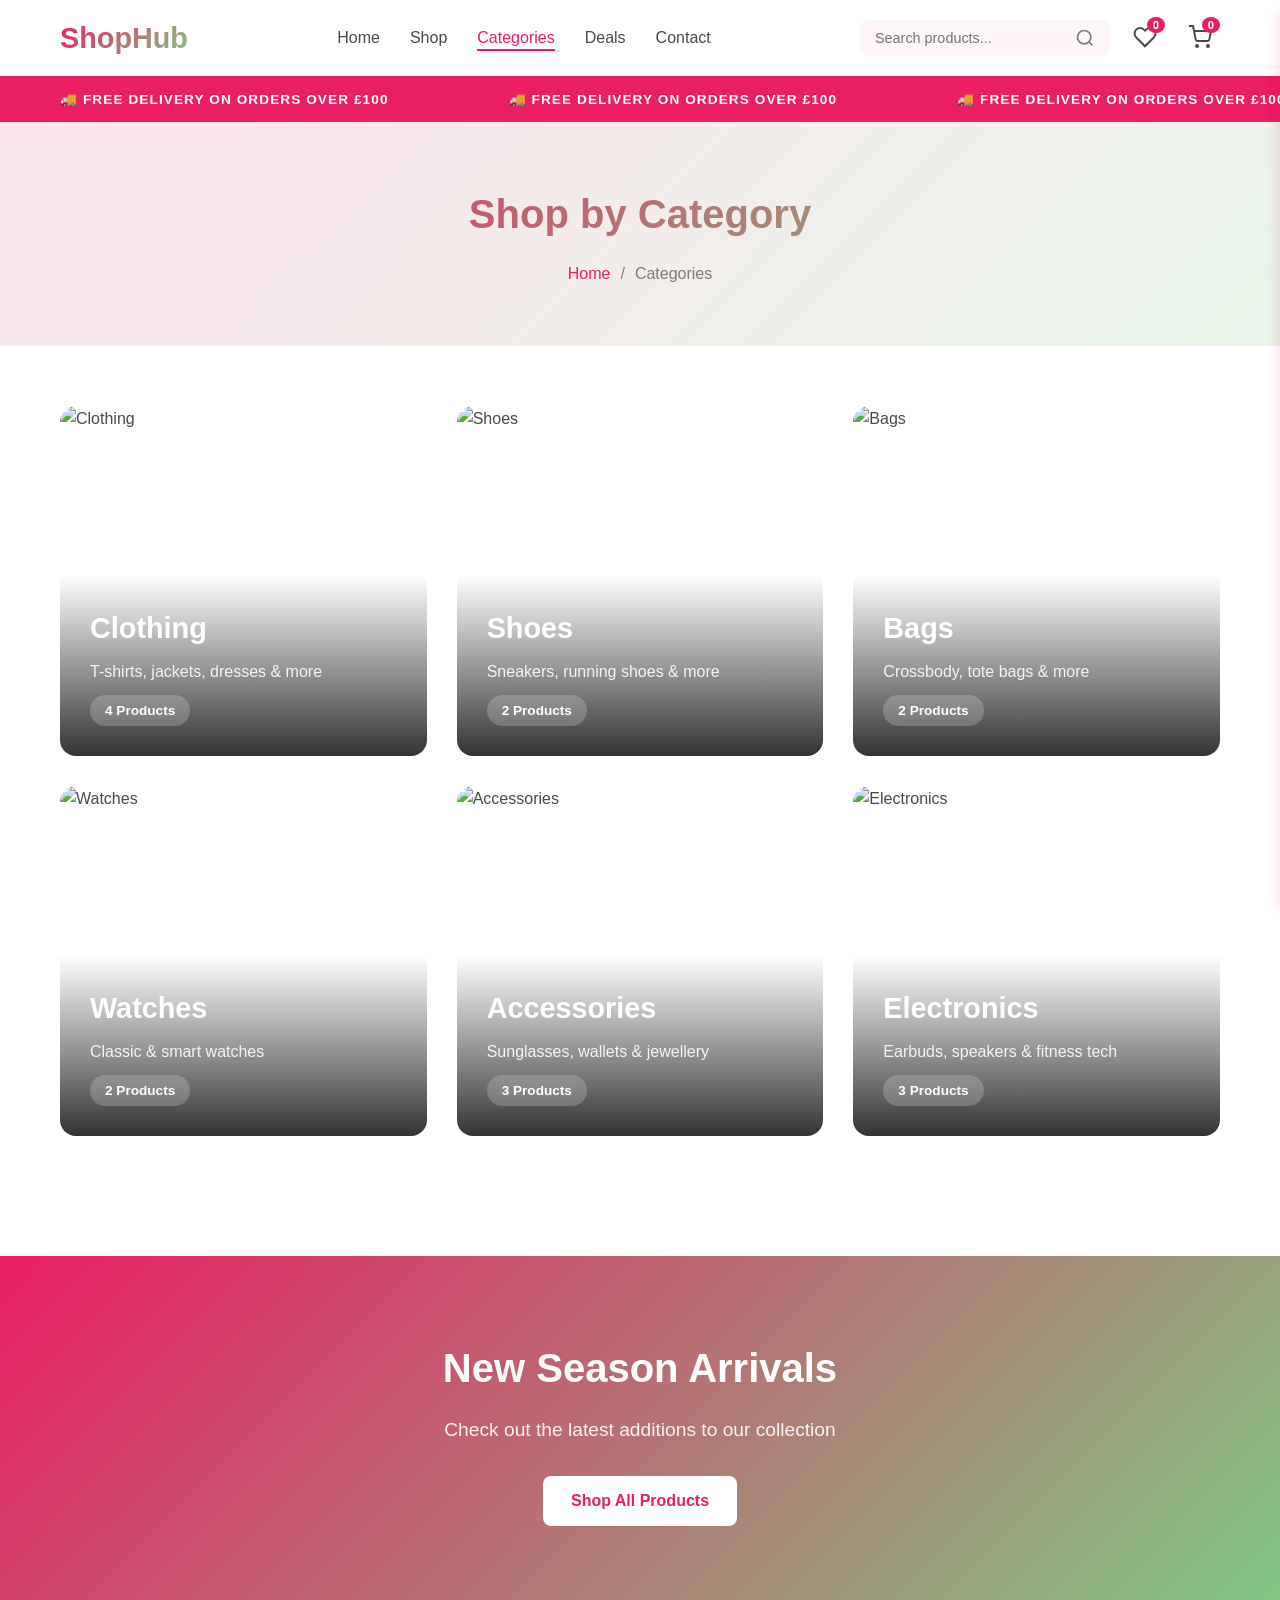
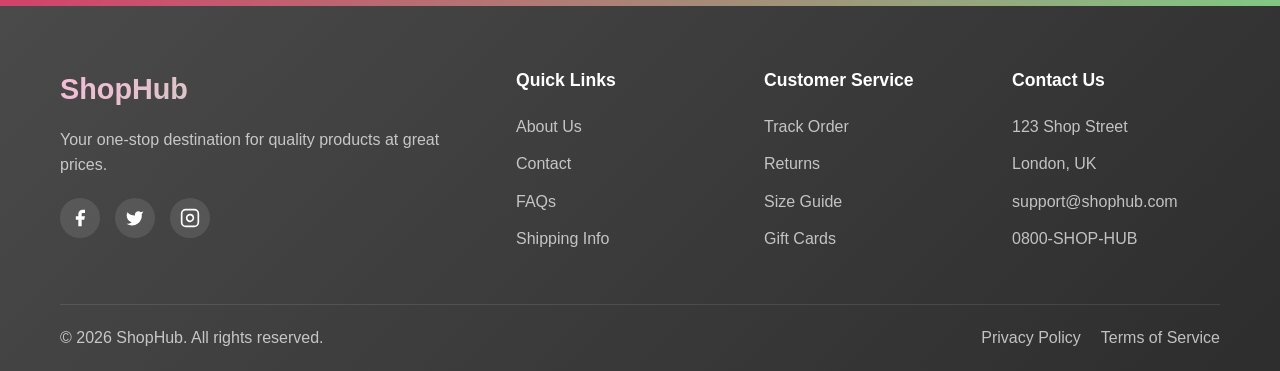
==== categories.html @ b86f062d "Initial commit — ShopHub e-commerce mockup" ====
<!DOCTYPE html>
<html lang="en">
<head>
    <meta charset="UTF-8">
    <meta name="viewport" content="width=device-width, initial-scale=1.0">
    <title>Categories - ShopHub</title>
    <link rel="icon" type="image/svg+xml" href="favicon.svg">
    <link rel="stylesheet" href="styles.css">
</head>
<body>
    <!-- Header -->
    <header class="header">
        <div class="container">
            <a href="index.html" class="logo">ShopHub</a>
            <nav class="nav">
                <ul class="nav-links">
                    <li><a href="index.html">Home</a></li>
                    <li><a href="shop.html">Shop</a></li>
                    <li><a href="categories.html" class="active">Categories</a></li>
                    <li><a href="deals.html">Deals</a></li>
                    <li><a href="contact.html">Contact</a></li>
                </ul>
            </nav>
            <div class="header-actions">
                <div class="search-bar">
                    <input type="text" placeholder="Search products..." id="searchInput">
                    <button class="search-btn">
                        <svg xmlns="http://www.w3.org/2000/svg" width="20" height="20" viewBox="0 0 24 24" fill="none" stroke="currentColor" stroke-width="2">
                            <circle cx="11" cy="11" r="8"></circle>
                            <path d="m21 21-4.35-4.35"></path>
                        </svg>
                    </button>
                </div>
                <button class="icon-btn" id="wishlistBtn">
                    <svg xmlns="http://www.w3.org/2000/svg" width="24" height="24" viewBox="0 0 24 24" fill="none" stroke="currentColor" stroke-width="2">
                        <path d="M20.84 4.61a5.5 5.5 0 0 0-7.78 0L12 5.67l-1.06-1.06a5.5 5.5 0 0 0-7.78 7.78l1.06 1.06L12 21.23l7.78-7.78 1.06-1.06a5.5 5.5 0 0 0 0-7.78z"></path>
                    </svg>
                    <span class="badge" id="wishlistCount">0</span>
                </button>
                <button class="icon-btn" id="cartBtn">
                    <svg xmlns="http://www.w3.org/2000/svg" width="24" height="24" viewBox="0 0 24 24" fill="none" stroke="currentColor" stroke-width="2">
                        <circle cx="9" cy="21" r="1"></circle>
                        <circle cx="20" cy="21" r="1"></circle>
                        <path d="M1 1h4l2.68 13.39a2 2 0 0 0 2 1.61h9.72a2 2 0 0 0 2-1.61L23 6H6"></path>
                    </svg>
                    <span class="badge" id="cartCount">0</span>
                </button>
                <button class="icon-btn mobile-menu-btn" id="mobileMenuBtn">
                    <svg xmlns="http://www.w3.org/2000/svg" width="24" height="24" viewBox="0 0 24 24" fill="none" stroke="currentColor" stroke-width="2">
                        <line x1="3" y1="12" x2="21" y2="12"></line>
                        <line x1="3" y1="6" x2="21" y2="6"></line>
                        <line x1="3" y1="18" x2="21" y2="18"></line>
                    </svg>
                </button>
            </div>
        </div>
    </header>

    <!-- Delivery Banner -->
    <div class="delivery-banner">
        <div class="delivery-banner-track">
            <span>Free Delivery on Orders Over £100</span>
            <span>Free Delivery on Orders Over £100</span>
            <span>Free Delivery on Orders Over £100</span>
            <span>Free Delivery on Orders Over £100</span>
            <span>Free Delivery on Orders Over £100</span>
            <span>Free Delivery on Orders Over £100</span>
        </div>
    </div>

    <!-- Page Header -->
    <section class="page-header">
        <div class="container">
            <h1>Shop by Category</h1>
            <div class="breadcrumb">
                <a href="index.html">Home</a>
                <span>/</span>
                <span>Categories</span>
            </div>
        </div>
    </section>

    <!-- Categories Grid -->
    <section class="categories-page">
        <div class="container">
            <div class="categories-grid-large">
                <!-- Clothing -->
                <a href="category.html?cat=Clothing" class="category-card-large">
                    <div class="category-image">
                        <img src="https://images.unsplash.com/photo-1489987707025-afc232f7ea0f?w=600&q=80" alt="Clothing">
                    </div>
                    <div class="category-overlay">
                        <h2>Clothing</h2>
                        <p>T-shirts, jackets, dresses & more</p>
                        <span class="category-count" id="countClothing">0 Products</span>
                    </div>
                </a>

                <!-- Shoes -->
                <a href="category.html?cat=Shoes" class="category-card-large">
                    <div class="category-image">
                        <img src="https://images.unsplash.com/photo-1542291026-7eec264c27ff?w=600&q=80" alt="Shoes">
                    </div>
                    <div class="category-overlay">
                        <h2>Shoes</h2>
                        <p>Sneakers, running shoes & more</p>
                        <span class="category-count" id="countShoes">0 Products</span>
                    </div>
                </a>

                <!-- Bags -->
                <a href="category.html?cat=Bags" class="category-card-large">
                    <div class="category-image">
                        <img src="https://images.unsplash.com/photo-1548036328-c9fa89d128fa?w=600&q=80" alt="Bags">
                    </div>
                    <div class="category-overlay">
                        <h2>Bags</h2>
                        <p>Crossbody, tote bags & more</p>
                        <span class="category-count" id="countBags">0 Products</span>
                    </div>
                </a>

                <!-- Watches -->
                <a href="category.html?cat=Watches" class="category-card-large">
                    <div class="category-image">
                        <img src="https://images.unsplash.com/photo-1524592094714-0f0654e20314?w=600&q=80" alt="Watches">
                    </div>
                    <div class="category-overlay">
                        <h2>Watches</h2>
                        <p>Classic & smart watches</p>
                        <span class="category-count" id="countWatches">0 Products</span>
                    </div>
                </a>

                <!-- Accessories -->
                <a href="category.html?cat=Accessories" class="category-card-large">
                    <div class="category-image">
                        <img src="https://images.unsplash.com/photo-1572635196237-14b3f281503f?w=600&q=80" alt="Accessories">
                    </div>
                    <div class="category-overlay">
                        <h2>Accessories</h2>
                        <p>Sunglasses, wallets & jewellery</p>
                        <span class="category-count" id="countAccessories">0 Products</span>
                    </div>
                </a>

                <!-- Electronics -->
                <a href="category.html?cat=Electronics" class="category-card-large">
                    <div class="category-image">
                        <img src="https://images.unsplash.com/photo-1590658268037-6bf12165a8df?w=600&q=80" alt="Electronics">
                    </div>
                    <div class="category-overlay">
                        <h2>Electronics</h2>
                        <p>Earbuds, speakers & fitness tech</p>
                        <span class="category-count" id="countElectronics">0 Products</span>
                    </div>
                </a>
            </div>
        </div>
    </section>

    <!-- Featured Categories Banner -->
    <section class="category-banner">
        <div class="container">
            <div class="banner-content">
                <h2>New Season Arrivals</h2>
                <p>Check out the latest additions to our collection</p>
                <a href="shop.html" class="btn btn-primary">Shop All Products</a>
            </div>
        </div>
    </section>

    <!-- Footer -->
    <footer class="footer">
        <div class="container">
            <div class="footer-grid">
                <div class="footer-section">
                    <h3 class="logo">ShopHub</h3>
                    <p>Your one-stop destination for quality products at great prices.</p>
                    <div class="social-links">
                        <a href="#" aria-label="Facebook">
                            <svg xmlns="http://www.w3.org/2000/svg" width="20" height="20" viewBox="0 0 24 24" fill="currentColor">
                                <path d="M18 2h-3a5 5 0 0 0-5 5v3H7v4h3v8h4v-8h3l1-4h-4V7a1 1 0 0 1 1-1h3z"></path>
                            </svg>
                        </a>
                        <a href="#" aria-label="Twitter">
                            <svg xmlns="http://www.w3.org/2000/svg" width="20" height="20" viewBox="0 0 24 24" fill="currentColor">
                                <path d="M22 4s-.7 2.1-2 3.4c1.6 10-9.4 17.3-18 11.6 2.2.1 4.4-.6 6-2C3 15.5.5 9.6 3 5c2.2 2.6 5.6 4.1 9 4-.9-4.2 4-6.6 7-3.8 1.1 0 3-1.2 3-1.2z"></path>
                            </svg>
                        </a>
                        <a href="#" aria-label="Instagram">
                            <svg xmlns="http://www.w3.org/2000/svg" width="20" height="20" viewBox="0 0 24 24" fill="none" stroke="currentColor" stroke-width="2">
                                <rect x="2" y="2" width="20" height="20" rx="5" ry="5"></rect>
                                <path d="M16 11.37A4 4 0 1 1 12.63 8 4 4 0 0 1 16 11.37z"></path>
                                <line x1="17.5" y1="6.5" x2="17.51" y2="6.5"></line>
                            </svg>
                        </a>
                    </div>
                </div>
                <div class="footer-section">
                    <h4>Quick Links</h4>
                    <ul>
                        <li><a href="#">About Us</a></li>
                        <li><a href="#">Contact</a></li>
                        <li><a href="#">FAQs</a></li>
                        <li><a href="#">Shipping Info</a></li>
                    </ul>
                </div>
                <div class="footer-section">
                    <h4>Customer Service</h4>
                    <ul>
                        <li><a href="#">Track Order</a></li>
                        <li><a href="#">Returns</a></li>
                        <li><a href="#">Size Guide</a></li>
                        <li><a href="#">Gift Cards</a></li>
                    </ul>
                </div>
                <div class="footer-section">
                    <h4>Contact Us</h4>
                    <ul class="contact-info">
                        <li>123 Shop Street</li>
                        <li>London, UK</li>
                        <li>support@shophub.com</li>
                        <li>0800-SHOP-HUB</li>
                    </ul>
                </div>
            </div>
            <div class="footer-bottom">
                <p>&copy; 2026 ShopHub. All rights reserved.</p>
                <div class="footer-links">
                    <a href="#">Privacy Policy</a>
                    <a href="#">Terms of Service</a>
                </div>
            </div>
        </div>
    </footer>

    <!-- Cart Sidebar -->
    <div class="cart-sidebar" id="cartSidebar">
        <div class="cart-header">
            <h3>Your Cart</h3>
            <button class="close-btn" id="closeCart">&times;</button>
        </div>
        <div class="cart-items" id="cartItems">
            <p class="empty-cart">Your cart is empty</p>
        </div>
        <div class="cart-footer">
            <div class="cart-total">
                <span>Total:</span>
                <span id="cartTotal">£0.00</span>
            </div>
            <a href="checkout.html" class="btn btn-primary btn-full">Checkout</a>
        </div>
    </div>

    <!-- Favourites Sidebar -->
    <div class="favourites-sidebar" id="favouritesSidebar">
        <div class="favourites-header">
            <h3>Your Favourites</h3>
            <button class="close-btn" id="closeFavourites">&times;</button>
        </div>
        <div class="favourites-items" id="favouritesItems">
            <p class="empty-favourites">Your favourites list is empty</p>
        </div>
        <div class="favourites-footer">
            <button class="btn btn-primary btn-full" id="addAllToCartBtn">Add All to Cart</button>
        </div>
    </div>

    <div class="overlay" id="overlay"></div>

    <script src="main.js"></script>
    <script src="js/animations.js"></script>
    <script>
        // Update category counts
        document.addEventListener('DOMContentLoaded', async () => {
            try {
                const response = await fetch('data/products.json');
                const data = await response.json();
                const products = data.products;

                const categories = ['Clothing', 'Shoes', 'Bags', 'Watches', 'Accessories', 'Electronics'];

                categories.forEach(cat => {
                    const count = products.filter(p => p.category === cat).length;
                    const countEl = document.getElementById('count' + cat);
                    if (countEl) {
                        countEl.textContent = count + (count === 1 ? ' Product' : ' Products');
                    }
                });
            } catch (error) {
                console.error('Error loading product counts:', error);
            }
        });
    </script>
</body>
</html>
---- styles.css ----
/* Reset and Base Styles */
* {
    margin: 0;
    padding: 0;
    box-sizing: border-box;
}

:root {
    --primary-color: #e91e63;
    --primary-hover: #c2185b;
    --secondary-color: #81c784;
    --accent-color: #f8bbd9;
    --text-dark: #4a4a4a;
    --text-light: #7d7d7d;
    --bg-light: #fef5f8;
    --bg-white: #ffffff;
    --border-color: #f8bbd9;
    --success-color: #81c784;
    --error-color: #f48fb1;
    --pink-light: #fce4ec;
    --pink-medium: #f8bbd9;
    --pink-dark: #e91e63;
    --green-light: #e8f5e9;
    --green-medium: #a5d6a7;
    --green-dark: #81c784;
    --shadow-sm: 0 1px 2px rgba(233, 30, 99, 0.08);
    --shadow-md: 0 4px 6px -1px rgba(233, 30, 99, 0.1);
    --shadow-lg: 0 10px 15px -3px rgba(233, 30, 99, 0.15);
    --transition: all 0.3s ease;
}

body {
    font-family: 'Segoe UI', Tahoma, Geneva, Verdana, sans-serif;
    line-height: 1.6;
    color: var(--text-dark);
    background-color: var(--bg-white);
}

a {
    text-decoration: none;
    color: inherit;
}

ul {
    list-style: none;
}

img {
    max-width: 100%;
    height: auto;
}

.container {
    max-width: 1200px;
    margin: 0 auto;
    padding: 0 20px;
}

/* Buttons */
.btn {
    display: inline-block;
    padding: 12px 28px;
    border-radius: 8px;
    font-weight: 600;
    font-size: 1rem;
    cursor: pointer;
    transition: var(--transition);
    border: none;
    text-align: center;
}

.btn-primary {
    background-color: var(--primary-color);
    color: white;
}

.btn-primary:hover {
    background-color: var(--primary-hover);
    transform: translateY(-2px);
}

.btn-secondary {
    background-color: transparent;
    color: var(--text-dark);
    border: 2px solid var(--text-dark);
}

.btn-secondary:hover {
    background-color: var(--text-dark);
    color: white;
}

.btn-full {
    width: 100%;
}

/* Delivery Banner */
.delivery-banner {
    background-color: var(--primary-color);
    color: #ffffff;
    padding: 10px 0;
    overflow: hidden;
    white-space: nowrap;
}

.delivery-banner-track {
    display: inline-flex;
    animation: delivery-scroll 20s linear infinite;
}

.delivery-banner-track span {
    display: inline-block;
    padding: 0 60px;
    font-size: 0.85rem;
    font-weight: 600;
    letter-spacing: 0.08em;
    text-transform: uppercase;
}

.delivery-banner-track span::before {
    content: "🚚  ";
}

@keyframes delivery-scroll {
    0%   { transform: translateX(0); }
    100% { transform: translateX(-50%); }
}

/* Header */
.header {
    background-color: var(--bg-white);
    box-shadow: var(--shadow-sm);
    position: sticky;
    top: 0;
    z-index: 100;
}

.header .container {
    display: flex;
    align-items: center;
    justify-content: space-between;
    padding: 15px 20px;
}

.logo {
    font-size: 1.8rem;
    font-weight: 700;
    background: linear-gradient(135deg, var(--pink-dark) 0%, var(--green-dark) 100%);
    -webkit-background-clip: text;
    -webkit-text-fill-color: transparent;
    background-clip: text;
}

.nav-links {
    display: flex;
    gap: 30px;
}

.nav-links a {
    font-weight: 500;
    color: var(--text-dark);
    transition: var(--transition);
    position: relative;
}

.nav-links a:hover,
.nav-links a.active {
    color: var(--primary-color);
}

.nav-links a.active::after {
    content: '';
    position: absolute;
    bottom: -5px;
    left: 0;
    width: 100%;
    height: 2px;
    background-color: var(--primary-color);
}

.header-actions {
    display: flex;
    align-items: center;
    gap: 15px;
}

.search-bar {
    display: flex;
    align-items: center;
    background-color: var(--bg-light);
    border-radius: 8px;
    padding: 8px 15px;
    position: relative;
}

/* Search dropdown */
.search-dropdown {
    display: none;
    position: absolute;
    top: calc(100% + 8px);
    left: 0;
    right: 0;
    background: var(--bg-white);
    border-radius: 12px;
    box-shadow: var(--shadow-lg);
    overflow: hidden;
    z-index: 999;
    border: 1px solid var(--border-color);
}
.search-dropdown.open { display: block; }

.search-result-item {
    display: flex;
    align-items: center;
    gap: 12px;
    padding: 10px 14px;
    text-decoration: none;
    color: var(--text-dark);
    transition: background 0.15s;
}
.search-result-item:hover { background: var(--bg-light); }
.search-result-item img {
    width: 44px;
    height: 44px;
    object-fit: cover;
    border-radius: 8px;
    flex-shrink: 0;
}
.result-text {
    display: flex;
    flex-direction: column;
    flex: 1;
    min-width: 0;
}
.result-name {
    font-size: 0.875rem;
    font-weight: 600;
    white-space: nowrap;
    overflow: hidden;
    text-overflow: ellipsis;
}
.result-cat {
    font-size: 0.75rem;
    color: var(--text-light);
}
.result-price {
    font-size: 0.875rem;
    font-weight: 700;
    color: var(--primary-color);
    flex-shrink: 0;
}

.search-bar input {
    border: none;
    background: transparent;
    outline: none;
    width: 200px;
    font-size: 0.9rem;
}

.search-btn {
    background: transparent;
    border: none;
    cursor: pointer;
    color: var(--text-light);
    display: flex;
    align-items: center;
}

.icon-btn {
    background: transparent;
    border: none;
    cursor: pointer;
    position: relative;
    color: var(--text-dark);
    padding: 8px;
    border-radius: 50%;
    transition: var(--transition);
}

.icon-btn:hover {
    background-color: var(--bg-light);
}

.icon-btn.active {
    color: var(--pink-dark);
}

.badge {
    position: absolute;
    top: 0;
    right: 0;
    background-color: var(--primary-color);
    color: white;
    font-size: 0.7rem;
    padding: 2px 6px;
    border-radius: 50%;
    font-weight: 600;
}

.mobile-menu-btn {
    display: none;
}

/* Mobile Menu */
.mobile-menu {
    position: fixed;
    top: 0;
    left: -100%;
    width: 280px;
    height: 100vh;
    background-color: var(--bg-white);
    z-index: 200;
    transition: left 0.3s ease;
    box-shadow: var(--shadow-lg);
    display: flex;
    flex-direction: column;
}

.mobile-menu.open {
    left: 0;
}

.mobile-menu-header {
    display: flex;
    justify-content: space-between;
    align-items: center;
    padding: 20px;
    border-bottom: 2px solid var(--pink-light);
}

.mobile-menu-header .logo {
    font-size: 1.5rem;
}

.mobile-menu-close {
    width: 40px;
    height: 40px;
    border: none;
    background-color: var(--bg-light);
    border-radius: 50%;
    font-size: 1.5rem;
    cursor: pointer;
    color: var(--text-dark);
    display: flex;
    align-items: center;
    justify-content: center;
    transition: var(--transition);
}

.mobile-menu-close:hover {
    background-color: var(--pink-light);
    color: var(--pink-dark);
}

.mobile-menu-nav {
    flex: 1;
    padding: 20px;
    overflow-y: auto;
}

.mobile-menu-nav ul {
    list-style: none;
}

.mobile-menu-nav li {
    margin-bottom: 5px;
}

.mobile-menu-nav a {
    display: flex;
    align-items: center;
    gap: 15px;
    padding: 15px 20px;
    color: var(--text-dark);
    font-weight: 500;
    border-radius: 10px;
    transition: var(--transition);
}

.mobile-menu-nav a:hover,
.mobile-menu-nav a.active {
    background-color: var(--pink-light);
    color: var(--pink-dark);
}

.mobile-menu-nav a svg {
    width: 20px;
    height: 20px;
    flex-shrink: 0;
}

.mobile-menu-footer {
    padding: 20px;
    border-top: 1px solid var(--border-color);
}

.mobile-menu-footer .social-links {
    justify-content: center;
    margin-bottom: 15px;
}

.mobile-menu-footer .social-links a {
    background-color: var(--bg-light);
    color: var(--text-dark);
}

.mobile-menu-footer .social-links a:hover {
    background-color: var(--pink-dark);
    color: white;
}

.mobile-menu-footer p {
    text-align: center;
    font-size: 0.85rem;
    color: var(--text-light);
}

.mobile-menu-overlay {
    position: fixed;
    top: 0;
    left: 0;
    width: 100%;
    height: 100%;
    background-color: rgba(0, 0, 0, 0.5);
    z-index: 150;
    opacity: 0;
    visibility: hidden;
    transition: var(--transition);
}

.mobile-menu-overlay.active {
    opacity: 1;
    visibility: visible;
}

/* Hero Section */
.hero {
    background: url('https://images.unsplash.com/photo-1483985988355-763728e1935b?w=1600&q=80') center/cover no-repeat;
    min-height: 500px;
    display: flex;
    align-items: center;
    justify-content: center;
    text-align: center;
    color: white;
    padding: 60px 20px;
    position: relative;
}

.hero-content {
    position: relative;
    z-index: 1;
    background: rgba(255, 255, 255, 0.95);
    padding: 50px 60px;
    border-radius: 16px;
    color: var(--text-dark);
    box-shadow: var(--shadow-lg);
}

.hero-content h1 {
    font-size: 3.5rem;
    margin-bottom: 20px;
    font-weight: 700;
    background: linear-gradient(135deg, var(--pink-dark) 0%, var(--green-dark) 100%);
    -webkit-background-clip: text;
    -webkit-text-fill-color: transparent;
    background-clip: text;
}

.hero-content p {
    font-size: 1.3rem;
    margin-bottom: 30px;
    color: var(--text-light);
}

.hero-buttons {
    display: flex;
    gap: 15px;
    justify-content: center;
}

.hero .btn-secondary {
    border-color: var(--text-dark);
    color: var(--text-dark);
}

.hero .btn-secondary:hover {
    background-color: var(--text-dark);
    color: white;
}

/* Categories Section */
.categories {
    padding: 80px 0;
    background: linear-gradient(180deg, var(--pink-light) 0%, var(--bg-white) 100%);
}

.section-title {
    font-size: 2rem;
    text-align: center;
    margin-bottom: 50px;
    color: var(--text-dark);
}

.category-grid {
    display: grid;
    grid-template-columns: repeat(6, 1fr);
    gap: 20px;
}

.category-card {
    background-color: var(--bg-white);
    padding: 25px 20px;
    border-radius: 12px;
    text-align: center;
    transition: var(--transition);
    box-shadow: var(--shadow-sm);
    display: flex;
    align-items: center;
    justify-content: center;
}

.category-card:hover {
    transform: translateY(-5px);
    box-shadow: var(--shadow-lg);
    border: 2px solid var(--pink-medium);
}


.category-card h3 {
    font-size: 1.1rem;
    font-weight: 600;
    color: var(--text-dark);
    margin: 0;
    transition: var(--transition);
}

.category-card:hover h3 {
    color: var(--pink-dark);
}

/* Featured Products */
.featured-products {
    padding: 80px 0;
}

.section-header {
    display: flex;
    justify-content: space-between;
    align-items: center;
    margin-bottom: 40px;
    flex-wrap: wrap;
    gap: 20px;
}

.section-header .section-title {
    margin-bottom: 0;
}

.product-filters {
    display: flex;
    gap: 10px;
}

.filter-btn {
    padding: 10px 20px;
    border: 1px solid var(--border-color);
    background-color: var(--bg-white);
    border-radius: 25px;
    cursor: pointer;
    font-weight: 500;
    transition: var(--transition);
}

.filter-btn:hover,
.filter-btn.active {
    background-color: var(--primary-color);
    color: white;
    border-color: var(--primary-color);
}

.products-grid {
    display: grid;
    grid-template-columns: repeat(4, 1fr);
    gap: 25px;
}

.product-card {
    background-color: var(--bg-white);
    border-radius: 12px;
    overflow: hidden;
    box-shadow: var(--shadow-sm);
    transition: var(--transition);
    position: relative;
}

.product-card:hover {
    box-shadow: var(--shadow-lg);
    transform: translateY(-5px);
}

.product-image {
    position: relative;
    height: 250px;
    background-color: var(--bg-light);
    display: flex;
    align-items: center;
    justify-content: center;
    overflow: hidden;
}

.product-image img {
    width: 100%;
    height: 100%;
    object-fit: cover;
}

.product-placeholder {
    width: 100%;
    height: 100%;
    display: flex;
    align-items: center;
    justify-content: center;
    background: linear-gradient(135deg, var(--pink-light) 0%, var(--green-light) 100%);
    color: var(--primary-color);
    font-size: 3rem;
}

.product-badge {
    position: absolute;
    top: 10px;
    left: 10px;
    padding: 5px 12px;
    border-radius: 20px;
    font-size: 0.75rem;
    font-weight: 600;
    text-transform: uppercase;
}

.badge-new {
    background-color: var(--green-dark);
    color: white;
}

.badge-sale {
    background-color: var(--pink-dark);
    color: white;
}

.badge-bestseller {
    background-color: var(--green-medium);
    color: var(--text-dark);
}

.product-actions {
    position: absolute;
    top: 10px;
    right: 10px;
    display: flex;
    flex-direction: column;
    gap: 8px;
    opacity: 0;
    transition: var(--transition);
}

.product-card:hover .product-actions {
    opacity: 1;
}

.action-btn {
    width: 36px;
    height: 36px;
    border-radius: 50%;
    background-color: var(--bg-white);
    border: none;
    cursor: pointer;
    display: flex;
    align-items: center;
    justify-content: center;
    box-shadow: var(--shadow-md);
    transition: var(--transition);
}

.action-btn:hover {
    background-color: var(--primary-color);
    color: white;
}

.action-btn.active {
    background-color: var(--error-color);
    color: white;
}

.product-info {
    padding: 20px;
}

.product-category {
    font-size: 0.8rem;
    color: var(--text-light);
    text-transform: uppercase;
    letter-spacing: 1px;
}

.product-name {
    font-size: 1rem;
    font-weight: 600;
    margin: 8px 0;
    color: var(--text-dark);
}

.product-price {
    display: flex;
    align-items: center;
    gap: 10px;
}

.current-price {
    font-size: 1.2rem;
    font-weight: 700;
    color: var(--primary-color);
}

.original-price {
    font-size: 0.9rem;
    color: var(--text-light);
    text-decoration: line-through;
}

.product-rating {
    display: flex;
    align-items: center;
    gap: 5px;
    margin-top: 10px;
}

.stars {
    color: var(--pink-dark);
    display: inline-flex;
    gap: 2px;
}

.stars .star-filled {
    color: var(--pink-dark);
}

.stars .star-half {
    color: var(--pink-medium);
}

.stars .star-empty {
    color: #ddd;
}

.rating-count {
    font-size: 0.85rem;
    color: var(--text-light);
}

.add-to-cart {
    width: 100%;
    margin-top: 15px;
    padding: 12px;
    background-color: var(--text-dark);
    color: white;
    border: none;
    border-radius: 8px;
    font-weight: 600;
    cursor: pointer;
    transition: var(--transition);
}

.add-to-cart:hover {
    background: linear-gradient(135deg, var(--pink-dark) 0%, var(--green-dark) 100%);
}

/* Promo Banner */
.promo-banner {
    background: linear-gradient(135deg, var(--pink-dark) 0%, var(--green-dark) 100%);
    padding: 80px 0;
    text-align: center;
    color: white;
}

.promo-tag {
    display: inline-block;
    background-color: rgba(255, 255, 255, 0.2);
    padding: 8px 20px;
    border-radius: 25px;
    font-size: 0.9rem;
    font-weight: 600;
    margin-bottom: 20px;
}

.promo-content h2 {
    font-size: 2.5rem;
    margin-bottom: 15px;
}

.promo-content p {
    font-size: 1.2rem;
    margin-bottom: 30px;
    opacity: 0.9;
}

/* Testimonials */
.testimonials {
    padding: 80px 0;
    background: linear-gradient(180deg, var(--green-light) 0%, var(--bg-white) 100%);
}

.testimonials-grid {
    display: grid;
    grid-template-columns: repeat(3, 1fr);
    gap: 30px;
}

.testimonial-card {
    background-color: var(--bg-white);
    padding: 30px;
    border-radius: 12px;
    box-shadow: var(--shadow-sm);
}

.testimonial-rating {
    color: var(--pink-dark);
    font-size: 1.2rem;
    margin-bottom: 15px;
}

.testimonial-card p {
    font-style: italic;
    color: var(--text-dark);
    margin-bottom: 20px;
    line-height: 1.8;
}

.testimonial-author {
    display: flex;
    align-items: center;
    gap: 15px;
}

.author-avatar {
    width: 50px;
    height: 50px;
    border-radius: 50%;
    background: linear-gradient(135deg, var(--pink-dark) 0%, var(--green-dark) 100%);
    color: white;
    display: flex;
    align-items: center;
    justify-content: center;
    font-weight: 600;
}

.author-info strong {
    display: block;
    color: var(--text-dark);
}

.author-info span {
    font-size: 0.85rem;
    color: var(--text-light);
}

/* Newsletter */
.newsletter {
    padding: 80px 0;
    background-color: var(--bg-white);
}

.newsletter-content {
    max-width: 600px;
    margin: 0 auto;
    text-align: center;
}

.newsletter-content h2 {
    font-size: 2rem;
    margin-bottom: 15px;
}

.newsletter-content p {
    color: var(--text-light);
    margin-bottom: 30px;
}

.newsletter-form {
    display: flex;
    gap: 10px;
}

.newsletter-form input {
    flex: 1;
    padding: 15px 20px;
    border: 1px solid var(--border-color);
    border-radius: 8px;
    font-size: 1rem;
    outline: none;
}

.newsletter-form input:focus {
    border-color: var(--primary-color);
}

/* Footer */
.footer {
    background: linear-gradient(135deg, #4a4a4a 0%, #2d2d2d 100%);
    color: white;
    padding: 60px 0 0;
}

.footer-grid {
    display: grid;
    grid-template-columns: 2fr 1fr 1fr 1fr;
    gap: 40px;
    padding-bottom: 40px;
}

.footer-section .logo {
    background: linear-gradient(135deg, var(--pink-medium) 0%, var(--green-medium) 100%);
    -webkit-background-clip: text;
    -webkit-text-fill-color: transparent;
    background-clip: text;
    margin-bottom: 15px;
    display: block;
}

.footer-section p {
    color: rgba(255, 255, 255, 0.7);
    margin-bottom: 20px;
}

.social-links {
    display: flex;
    gap: 15px;
}

.social-links a {
    width: 40px;
    height: 40px;
    border-radius: 50%;
    background-color: rgba(255, 255, 255, 0.1);
    display: flex;
    align-items: center;
    justify-content: center;
    transition: var(--transition);
}

.social-links a:hover {
    background-color: var(--primary-color);
}

.footer-section h4 {
    margin-bottom: 20px;
    font-size: 1.1rem;
}

.footer-section ul li {
    margin-bottom: 12px;
}

.footer-section ul a {
    color: rgba(255, 255, 255, 0.7);
    transition: var(--transition);
}

.footer-section ul a:hover {
    color: white;
}

.contact-info li {
    color: rgba(255, 255, 255, 0.7);
}

.footer-bottom {
    border-top: 1px solid rgba(255, 255, 255, 0.1);
    padding: 20px 0;
    display: flex;
    justify-content: space-between;
    align-items: center;
}

.footer-bottom p {
    color: rgba(255, 255, 255, 0.7);
}

.footer-links {
    display: flex;
    gap: 20px;
}

.footer-links a {
    color: rgba(255, 255, 255, 0.7);
    transition: var(--transition);
}

.footer-links a:hover {
    color: white;
}

/* Cart Sidebar */
.cart-sidebar {
    position: fixed;
    top: 0;
    right: -400px;
    width: 400px;
    height: 100vh;
    background-color: var(--bg-white);
    box-shadow: var(--shadow-lg);
    z-index: 200;
    transition: var(--transition);
    display: flex;
    flex-direction: column;
}

.cart-sidebar.open {
    right: 0;
}

.cart-header {
    display: flex;
    justify-content: space-between;
    align-items: center;
    padding: 20px;
    border-bottom: 1px solid var(--border-color);
}

.cart-header h3 {
    font-size: 1.3rem;
}

.close-btn {
    background: transparent;
    border: none;
    font-size: 1.5rem;
    cursor: pointer;
    color: var(--text-dark);
}

.cart-items {
    flex: 1;
    overflow-y: auto;
    padding: 20px;
}

.empty-cart {
    text-align: center;
    color: var(--text-light);
    padding: 40px 0;
}

.cart-item {
    display: flex;
    gap: 15px;
    padding: 15px 0;
    border-bottom: 1px solid var(--border-color);
}

.cart-item-image {
    width: 80px;
    height: 80px;
    background-color: var(--bg-light);
    border-radius: 8px;
    overflow: hidden;
    flex-shrink: 0;
}

.cart-item-image img {
    width: 100%;
    height: 100%;
    object-fit: cover;
}

.cart-item-details {
    flex: 1;
}

.cart-item-name {
    font-weight: 600;
    margin-bottom: 5px;
}

.cart-item-price {
    color: var(--primary-color);
    font-weight: 600;
}

.cart-item-quantity {
    display: flex;
    align-items: center;
    gap: 10px;
    margin-top: 10px;
}

.qty-btn {
    width: 28px;
    height: 28px;
    border: 1px solid var(--border-color);
    background-color: var(--bg-white);
    border-radius: 4px;
    cursor: pointer;
    display: flex;
    align-items: center;
    justify-content: center;
}

.qty-btn:hover {
    background-color: var(--bg-light);
}

.remove-item {
    color: var(--error-color);
    background: transparent;
    border: none;
    cursor: pointer;
    font-size: 0.85rem;
}

.cart-footer {
    padding: 20px;
    border-top: 1px solid var(--border-color);
}

.cart-total {
    display: flex;
    justify-content: space-between;
    font-size: 1.2rem;
    font-weight: 600;
    margin-bottom: 15px;
}

/* Overlay */
.overlay {
    position: fixed;
    top: 0;
    left: 0;
    width: 100%;
    height: 100%;
    background-color: rgba(0, 0, 0, 0.5);
    z-index: 150;
    opacity: 0;
    visibility: hidden;
    transition: var(--transition);
}

.overlay.active {
    opacity: 1;
    visibility: visible;
}

/* Favourites Sidebar */
.favourites-sidebar {
    position: fixed;
    top: 0;
    right: -400px;
    width: 400px;
    height: 100vh;
    background-color: var(--bg-white);
    box-shadow: var(--shadow-lg);
    z-index: 200;
    transition: var(--transition);
    display: flex;
    flex-direction: column;
}

.favourites-sidebar.open {
    right: 0;
}

.favourites-header {
    display: flex;
    justify-content: space-between;
    align-items: center;
    padding: 20px;
    border-bottom: 1px solid var(--border-color);
}

.favourites-header h3 {
    font-size: 1.3rem;
}

.favourites-items {
    flex: 1;
    overflow-y: auto;
    padding: 20px;
}

.empty-favourites {
    text-align: center;
    color: var(--text-light);
    padding: 40px 0;
}

.favourites-item {
    display: flex;
    gap: 15px;
    padding: 15px 0;
    border-bottom: 1px solid var(--border-color);
}

.favourites-item-image {
    width: 80px;
    height: 80px;
    background-color: var(--bg-light);
    border-radius: 8px;
    overflow: hidden;
    flex-shrink: 0;
}

.favourites-item-image img {
    width: 100%;
    height: 100%;
    object-fit: cover;
}

.favourites-item-details {
    flex: 1;
    display: flex;
    flex-direction: column;
    justify-content: center;
}

.favourites-item-name {
    font-size: 0.95rem;
    font-weight: 500;
    margin-bottom: 5px;
    color: var(--text-dark);
}

.favourites-item-price {
    color: var(--pink-dark);
    font-weight: 600;
    margin-bottom: 10px;
}

.favourites-item-actions {
    display: flex;
    gap: 10px;
    flex-wrap: wrap;
}

.favourites-item-actions button {
    padding: 6px 12px;
    font-size: 0.8rem;
    border-radius: 4px;
    cursor: pointer;
    transition: var(--transition);
}

.add-to-cart-btn {
    background: linear-gradient(135deg, var(--pink-primary) 0%, var(--green-primary) 100%);
    color: white;
    border: none;
}

.add-to-cart-btn:hover {
    opacity: 0.9;
}

.remove-favourite-btn {
    background: transparent;
    border: 1px solid var(--border-color);
    color: var(--text-light);
}

.remove-favourite-btn:hover {
    border-color: var(--error-color);
    color: var(--error-color);
}

.favourites-footer {
    padding: 20px;
    border-top: 1px solid var(--border-color);
}

/* Responsive Design */
@media (max-width: 1024px) {
    .category-grid {
        grid-template-columns: repeat(3, 1fr);
    }

    .products-grid {
        grid-template-columns: repeat(3, 1fr);
    }

    .footer-grid {
        grid-template-columns: repeat(2, 1fr);
    }
}

@media (max-width: 768px) {
    .nav {
        display: none;
    }

    .mobile-menu-btn {
        display: block;
    }

    .search-bar {
        display: none;
    }

    .hero-content h1 {
        font-size: 2.5rem;
    }

    .hero-buttons {
        flex-direction: column;
    }

    .category-grid {
        grid-template-columns: repeat(2, 1fr);
    }

    .products-grid {
        grid-template-columns: repeat(2, 1fr);
    }

    .section-header {
        flex-direction: column;
        text-align: center;
    }

    .product-filters {
        flex-wrap: wrap;
        justify-content: center;
    }

    .testimonials-grid {
        grid-template-columns: 1fr;
    }

    .newsletter-form {
        flex-direction: column;
    }

    .footer-grid {
        grid-template-columns: 1fr;
        text-align: center;
    }

    .social-links {
        justify-content: center;
    }

    .footer-bottom {
        flex-direction: column;
        gap: 15px;
        text-align: center;
    }

    .cart-sidebar,
    .favourites-sidebar {
        width: 100%;
        right: -100%;
    }

    .promo-content h2 {
        font-size: 1.8rem;
    }
}

@media (max-width: 480px) {
    .hero-content h1 {
        font-size: 2rem;
    }

    .products-grid {
        grid-template-columns: 1fr;
    }

    .category-grid {
        grid-template-columns: repeat(2, 1fr);
    }

    .filter-btn {
        padding: 8px 15px;
        font-size: 0.9rem;
    }
}

/* Shop Page Styles */

/* Page Header */
.page-header {
    background: linear-gradient(135deg, var(--pink-light) 0%, var(--green-light) 100%);
    padding: 60px 0;
    text-align: center;
}

.page-header h1 {
    font-size: 2.5rem;
    margin-bottom: 15px;
    background: linear-gradient(135deg, var(--pink-dark) 0%, var(--green-dark) 100%);
    -webkit-background-clip: text;
    -webkit-text-fill-color: transparent;
    background-clip: text;
}

.breadcrumb {
    display: flex;
    justify-content: center;
    align-items: center;
    gap: 10px;
    color: var(--text-light);
}

.breadcrumb a {
    color: var(--primary-color);
    transition: var(--transition);
}

.breadcrumb a:hover {
    color: var(--primary-hover);
}

/* Shop Section */
.shop-section {
    padding: 60px 0;
}

/* Filter Toggle Button */
.filter-toggle-btn {
    display: flex;
    align-items: center;
    gap: 10px;
    padding: 12px 24px;
    background: linear-gradient(135deg, var(--pink-dark) 0%, var(--green-dark) 100%);
    color: white;
    border: none;
    border-radius: 8px;
    font-weight: 600;
    cursor: pointer;
    margin-bottom: 25px;
    transition: var(--transition);
}

.filter-toggle-btn:hover {
    transform: translateY(-2px);
    box-shadow: var(--shadow-md);
}

.shop-layout {
    display: grid;
    grid-template-columns: 1fr;
    gap: 40px;
}

/* Sidebar */
.shop-sidebar {
    position: fixed;
    top: 0;
    left: -350px;
    width: 320px;
    height: 100vh;
    background-color: var(--bg-white);
    z-index: 200;
    padding: 0 25px 25px;
    overflow-y: auto;
    transition: left 0.3s ease;
    box-shadow: var(--shadow-lg);
}

.shop-sidebar.open {
    left: 0;
}

.sidebar-header {
    display: flex;
    justify-content: space-between;
    align-items: center;
    padding: 20px 0;
    margin-bottom: 10px;
    border-bottom: 2px solid var(--pink-light);
    position: sticky;
    top: 0;
    background-color: var(--bg-white);
    z-index: 10;
}

.sidebar-header h3 {
    font-size: 1.3rem;
    background: linear-gradient(135deg, var(--pink-dark) 0%, var(--green-dark) 100%);
    -webkit-background-clip: text;
    -webkit-text-fill-color: transparent;
    background-clip: text;
}

.close-sidebar {
    width: 36px;
    height: 36px;
    border: none;
    background-color: var(--pink-light);
    border-radius: 50%;
    font-size: 1.5rem;
    cursor: pointer;
    color: var(--pink-dark);
    display: flex;
    align-items: center;
    justify-content: center;
    transition: var(--transition);
}

.close-sidebar:hover {
    background-color: var(--pink-dark);
    color: white;
}

.sidebar-overlay {
    position: fixed;
    top: 0;
    left: 0;
    width: 100%;
    height: 100%;
    background-color: rgba(0, 0, 0, 0.5);
    z-index: 150;
    opacity: 0;
    visibility: hidden;
    transition: var(--transition);
}

.sidebar-overlay.active {
    opacity: 1;
    visibility: visible;
}

.filter-group {
    background-color: var(--bg-white);
    border-radius: 12px;
    padding: 25px;
    margin-bottom: 20px;
    box-shadow: var(--shadow-sm);
}

.filter-group h3 {
    font-size: 1.1rem;
    margin-bottom: 20px;
    color: var(--text-dark);
    padding-bottom: 10px;
    border-bottom: 2px solid var(--pink-light);
}

.filter-list {
    list-style: none;
}

.filter-list li {
    margin-bottom: 12px;
}

.filter-checkbox {
    display: flex;
    align-items: center;
    gap: 10px;
    cursor: pointer;
    font-size: 0.95rem;
    color: var(--text-dark);
}

.filter-checkbox input {
    display: none;
}

.checkmark {
    width: 20px;
    height: 20px;
    border: 2px solid var(--border-color);
    border-radius: 4px;
    display: flex;
    align-items: center;
    justify-content: center;
    transition: var(--transition);
}

.filter-checkbox input:checked + .checkmark {
    background: linear-gradient(135deg, var(--pink-dark) 0%, var(--green-dark) 100%);
    border-color: var(--pink-dark);
}

.filter-checkbox input:checked + .checkmark::after {
    content: '✓';
    color: white;
    font-size: 12px;
}

.filter-checkbox:hover .checkmark {
    border-color: var(--pink-dark);
}

/* Price Range */
.price-inputs {
    display: flex;
    align-items: center;
    gap: 10px;
    margin-bottom: 15px;
}

.price-inputs input {
    width: 100%;
    padding: 10px;
    border: 1px solid var(--border-color);
    border-radius: 8px;
    font-size: 0.9rem;
}

.price-inputs input:focus {
    outline: none;
    border-color: var(--pink-dark);
}

.price-slider {
    width: 100%;
    height: 6px;
    -webkit-appearance: none;
    appearance: none;
    background: var(--pink-light);
    border-radius: 3px;
    outline: none;
}

.price-slider::-webkit-slider-thumb {
    -webkit-appearance: none;
    appearance: none;
    width: 20px;
    height: 20px;
    background: linear-gradient(135deg, var(--pink-dark) 0%, var(--green-dark) 100%);
    border-radius: 50%;
    cursor: pointer;
}

.price-range-label {
    display: flex;
    justify-content: space-between;
    margin-top: 10px;
    font-size: 0.85rem;
    color: var(--text-light);
}

.shop-sidebar .btn {
    margin-top: 10px;
}

.shop-sidebar .btn-secondary {
    margin-top: 10px;
    background: transparent;
    border: 1px solid var(--border-color);
    color: var(--text-dark);
}

.shop-sidebar .btn-secondary:hover {
    background: var(--bg-light);
}

/* Shop Main */
.shop-main {
    min-height: 600px;
}

.shop-toolbar {
    display: flex;
    justify-content: space-between;
    align-items: center;
    padding: 20px 25px;
    background-color: var(--bg-white);
    border-radius: 12px;
    margin-bottom: 30px;
    box-shadow: var(--shadow-sm);
}

.results-count {
    color: var(--text-light);
}

.results-count span {
    font-weight: 600;
    color: var(--text-dark);
}

.toolbar-actions {
    display: flex;
    align-items: center;
    gap: 20px;
}

.sort-dropdown {
    display: flex;
    align-items: center;
    gap: 10px;
}

.sort-dropdown label {
    color: var(--text-light);
    font-size: 0.9rem;
}

.sort-dropdown select {
    padding: 10px 15px;
    border: 1px solid var(--border-color);
    border-radius: 8px;
    font-size: 0.9rem;
    color: var(--text-dark);
    cursor: pointer;
    background-color: var(--bg-white);
}

.sort-dropdown select:focus {
    outline: none;
    border-color: var(--pink-dark);
}

.view-toggle {
    display: flex;
    gap: 5px;
}

.view-btn {
    width: 40px;
    height: 40px;
    border: 1px solid var(--border-color);
    background-color: var(--bg-white);
    border-radius: 8px;
    cursor: pointer;
    display: flex;
    align-items: center;
    justify-content: center;
    color: var(--text-light);
    transition: var(--transition);
}

.view-btn:hover,
.view-btn.active {
    background: linear-gradient(135deg, var(--pink-dark) 0%, var(--green-dark) 100%);
    border-color: var(--pink-dark);
    color: white;
}

/* Products Grid for Shop Page */
.shop-main .products-grid {
    display: grid;
    grid-template-columns: repeat(3, 1fr);
    gap: 25px;
}

/* List View */
.products-grid.list-view {
    grid-template-columns: 1fr;
}

.products-grid.list-view .product-card {
    display: grid;
    grid-template-columns: 250px 1fr;
    gap: 25px;
}

.products-grid.list-view .product-image {
    height: 200px;
}

.products-grid.list-view .product-info {
    display: flex;
    flex-direction: column;
    justify-content: center;
}

.products-grid.list-view .product-name {
    font-size: 1.2rem;
}

.products-grid.list-view .add-to-cart {
    width: fit-content;
    padding: 12px 30px;
}

/* Pagination */
.pagination {
    display: flex;
    justify-content: center;
    align-items: center;
    gap: 10px;
    margin-top: 50px;
}

.page-btn {
    padding: 12px 20px;
    border: 1px solid var(--border-color);
    background-color: var(--bg-white);
    border-radius: 8px;
    cursor: pointer;
    font-weight: 500;
    color: var(--text-dark);
    transition: var(--transition);
}

.page-btn:hover:not(:disabled),
.page-btn.active {
    background: linear-gradient(135deg, var(--pink-dark) 0%, var(--green-dark) 100%);
    border-color: var(--pink-dark);
    color: white;
}

.page-btn:disabled {
    opacity: 0.5;
    cursor: not-allowed;
}

/* Responsive */
@media (max-width: 1024px) {
    .shop-main .products-grid {
        grid-template-columns: repeat(2, 1fr);
    }
}

@media (max-width: 768px) {
    .shop-toolbar {
        flex-direction: column;
        gap: 15px;
        text-align: center;
    }

    .toolbar-actions {
        width: 100%;
        justify-content: space-between;
    }

    .page-header h1 {
        font-size: 2rem;
    }

    .products-grid.list-view .product-card {
        grid-template-columns: 1fr;
    }

    .products-grid.list-view .product-image {
        height: 250px;
    }

    .filter-toggle-btn {
        width: 100%;
        justify-content: center;
    }
}

@media (max-width: 480px) {
    .shop-main .products-grid {
        grid-template-columns: 1fr;
    }

    .view-toggle {
        display: none;
    }

    .pagination {
        flex-wrap: wrap;
    }
}

/* ==================== PRODUCT DETAIL PAGE ==================== */

/* Breadcrumb Section */
.breadcrumb-section {
    background-color: var(--bg-light);
    padding: 20px 0;
}

.breadcrumb-section .breadcrumb {
    justify-content: flex-start;
}

/* Product Detail Grid */
.product-detail {
    padding: 60px 0;
}

.product-detail-grid {
    display: grid;
    grid-template-columns: 1fr 1fr;
    gap: 60px;
    margin-bottom: 60px;
    align-items: stretch;
}

/* Product Gallery */
.product-gallery {
    display: flex;
    flex-direction: column;
    padding-top: 71px;
}

.main-image {
    position: relative;
    background-color: var(--bg-light);
    border-radius: 16px;
    overflow: hidden;
    margin-bottom: 20px;
    flex: 1;
    min-height: 300px;
    max-height: 700px;
}

.main-image img {
    width: 100%;
    height: 100%;
    object-fit: cover;
}

.wishlist-btn-large {
    position: absolute;
    top: 20px;
    right: 20px;
    width: 50px;
    height: 50px;
    border-radius: 50%;
    background-color: var(--bg-white);
    border: none;
    cursor: pointer;
    display: flex;
    align-items: center;
    justify-content: center;
    box-shadow: var(--shadow-md);
    transition: var(--transition);
    color: var(--text-light);
}

.wishlist-btn-large:hover {
    background-color: var(--pink-light);
    color: var(--pink-dark);
}

.wishlist-btn-large.active {
    background-color: var(--pink-dark);
    color: white;
}

.wishlist-btn-large.active svg {
    fill: white;
}

.thumbnail-images {
    display: flex;
    gap: 15px;
}

.thumbnail-images img {
    width: 100px;
    height: 100px;
    object-fit: cover;
    border-radius: 12px;
    cursor: pointer;
    border: 3px solid transparent;
    transition: var(--transition);
}

.thumbnail-images img:hover,
.thumbnail-images img.active {
    border-color: var(--pink-dark);
}

/* Product Info Detail */
.product-info-detail {
    padding: 20px 0;
}

.product-badge-large {
    display: inline-block;
    padding: 8px 16px;
    border-radius: 25px;
    font-size: 0.85rem;
    font-weight: 600;
    text-transform: uppercase;
    margin-bottom: 15px;
}

.product-badge-large.badge-new {
    background-color: var(--green-dark);
    color: white;
}

.product-badge-large.badge-sale {
    background-color: var(--pink-dark);
    color: white;
}

.product-badge-large.badge-bestseller {
    background-color: var(--green-medium);
    color: var(--text-dark);
}

.product-title {
    font-size: 2.2rem;
    font-weight: 700;
    color: var(--text-dark);
    margin-bottom: 10px;
    line-height: 1.3;
}

.product-category-detail {
    color: var(--text-light);
    font-size: 1rem;
    margin-bottom: 20px;
}

/* Star Rating */
.product-rating-detail {
    display: flex;
    align-items: center;
    gap: 12px;
    margin-bottom: 25px;
    padding: 15px 20px;
    background-color: var(--bg-light);
    border-radius: 12px;
}

.stars-interactive {
    display: flex;
    gap: 4px;
}

.stars-interactive .star {
    font-size: 1.5rem;
    color: #ddd;
    transition: var(--transition);
}

.stars-interactive .star.filled {
    color: var(--pink-dark);
}

.stars-interactive .star.half {
    background: linear-gradient(90deg, var(--pink-dark) 50%, #ddd 50%);
    -webkit-background-clip: text;
    -webkit-text-fill-color: transparent;
    background-clip: text;
}

.rating-value {
    font-size: 1.2rem;
    font-weight: 700;
    color: var(--text-dark);
}

.review-count {
    color: var(--text-light);
    font-size: 0.95rem;
}

/* Price Detail */
.product-price-detail {
    display: flex;
    align-items: center;
    gap: 15px;
    margin-bottom: 25px;
}

.current-price-large {
    font-size: 2rem;
    font-weight: 700;
    color: var(--pink-dark);
}

.original-price-large {
    font-size: 1.3rem;
    color: var(--text-light);
    text-decoration: line-through;
}

.discount-badge {
    background-color: var(--green-light);
    color: var(--green-dark);
    padding: 5px 12px;
    border-radius: 20px;
    font-size: 0.85rem;
    font-weight: 600;
}

/* Description */
.product-description {
    margin-bottom: 30px;
}

.product-description p {
    color: var(--text-dark);
    line-height: 1.8;
    font-size: 1.05rem;
}

/* Features */
.product-features {
    margin-bottom: 30px;
}

.product-features h3 {
    font-size: 1.1rem;
    margin-bottom: 15px;
    color: var(--text-dark);
}

.product-features ul {
    list-style: none;
}

.product-features li {
    padding: 10px 0;
    padding-left: 30px;
    position: relative;
    color: var(--text-dark);
    border-bottom: 1px solid var(--border-color);
}

.product-features li:last-child {
    border-bottom: none;
}

.product-features li::before {
    content: '✓';
    position: absolute;
    left: 0;
    color: var(--green-dark);
    font-weight: bold;
}

/* Actions */
.product-actions-detail {
    display: flex;
    gap: 15px;
    flex-wrap: wrap;
    margin-bottom: 25px;
}

.quantity-selector {
    display: flex;
    align-items: center;
    border: 2px solid var(--border-color);
    border-radius: 10px;
    overflow: hidden;
}

.qty-btn-large {
    width: 45px;
    height: 50px;
    border: none;
    background-color: var(--bg-light);
    font-size: 1.3rem;
    cursor: pointer;
    transition: var(--transition);
}

.qty-btn-large:hover {
    background-color: var(--pink-light);
    color: var(--pink-dark);
}

.quantity-selector input {
    width: 60px;
    height: 50px;
    border: none;
    text-align: center;
    font-size: 1.1rem;
    font-weight: 600;
}

.quantity-selector input:focus {
    outline: none;
}

.btn-add-cart {
    display: flex;
    align-items: center;
    gap: 10px;
    padding: 15px 30px;
    flex: 1;
}

.btn-wishlist {
    display: flex;
    align-items: center;
    gap: 10px;
    padding: 15px 25px;
}

.btn-wishlist.active {
    background-color: var(--pink-dark);
    color: white;
    border-color: var(--pink-dark);
}

/* Stock Info */
.stock-info {
    display: flex;
    align-items: center;
    gap: 10px;
    margin-bottom: 20px;
}

.stock-status {
    display: flex;
    align-items: center;
    gap: 5px;
    font-weight: 600;
}

.stock-status.in-stock {
    color: var(--green-dark);
}

.stock-status.low-stock {
    color: #f59e0b;
}

.stock-status.out-of-stock {
    color: var(--error-color);
}

.stock-count {
    color: var(--text-light);
    font-size: 0.9rem;
}

/* Product Meta */
.product-meta {
    padding: 20px;
    background-color: var(--bg-light);
    border-radius: 12px;
}

.product-meta p {
    margin-bottom: 8px;
    color: var(--text-light);
    font-size: 0.95rem;
}

.product-meta p:last-child {
    margin-bottom: 0;
}

.product-meta strong {
    color: var(--text-dark);
}

/* Product Tabs */
.product-tabs {
    margin-bottom: 60px;
}

.tab-buttons {
    display: flex;
    gap: 10px;
    border-bottom: 2px solid var(--border-color);
    margin-bottom: 30px;
}

.tab-btn {
    padding: 15px 30px;
    border: none;
    background: transparent;
    font-size: 1rem;
    font-weight: 600;
    color: var(--text-light);
    cursor: pointer;
    position: relative;
    transition: var(--transition);
}

.tab-btn:hover {
    color: var(--pink-dark);
}

.tab-btn.active {
    color: var(--pink-dark);
}

.tab-btn.active::after {
    content: '';
    position: absolute;
    bottom: -2px;
    left: 0;
    width: 100%;
    height: 3px;
    background: linear-gradient(135deg, var(--pink-dark) 0%, var(--green-dark) 100%);
    border-radius: 2px;
}

.tab-pane {
    display: none;
}

.tab-pane.active {
    display: block;
}

/* Specs Table */
.specs-table {
    width: 100%;
    border-collapse: collapse;
}

.specs-table tr {
    border-bottom: 1px solid var(--border-color);
}

.specs-table td {
    padding: 15px 20px;
}

.specs-table td:first-child {
    font-weight: 600;
    color: var(--text-dark);
    width: 200px;
    background-color: var(--bg-light);
}

.specs-table td:last-child {
    color: var(--text-dark);
}

/* Reviews */
.reviews-summary {
    margin-bottom: 40px;
}

.rating-breakdown {
    display: flex;
    gap: 60px;
    padding: 30px;
    background-color: var(--bg-light);
    border-radius: 16px;
}

.average-rating {
    text-align: center;
    min-width: 150px;
}

.big-rating {
    font-size: 4rem;
    font-weight: 700;
    color: var(--text-dark);
    line-height: 1;
}

.stars-display {
    color: var(--pink-dark);
    font-size: 1.5rem;
    margin: 10px 0;
}

.rating-bars {
    flex: 1;
}

.rating-bar-row {
    display: flex;
    align-items: center;
    gap: 15px;
    margin-bottom: 10px;
}

.rating-bar-row span:first-child {
    width: 60px;
    color: var(--text-light);
    font-size: 0.9rem;
}

.rating-bar-row span:last-child {
    width: 40px;
    color: var(--text-light);
    font-size: 0.9rem;
}

.rating-bar-row .bar {
    flex: 1;
    height: 10px;
    background-color: var(--bg-white);
    border-radius: 5px;
    overflow: hidden;
}

.rating-bar-row .fill {
    height: 100%;
    background: linear-gradient(135deg, var(--pink-dark) 0%, var(--green-dark) 100%);
    border-radius: 5px;
}

.customer-reviews h3 {
    margin-bottom: 20px;
    color: var(--text-dark);
}

.review-card {
    padding: 25px;
    background-color: var(--bg-white);
    border: 1px solid var(--border-color);
    border-radius: 12px;
    margin-bottom: 20px;
}

.review-header {
    display: flex;
    align-items: center;
    gap: 15px;
    margin-bottom: 15px;
}

.reviewer-avatar {
    width: 50px;
    height: 50px;
    border-radius: 50%;
    background: linear-gradient(135deg, var(--pink-dark) 0%, var(--green-dark) 100%);
    color: white;
    display: flex;
    align-items: center;
    justify-content: center;
    font-weight: 600;
}

.reviewer-info {
    flex: 1;
}

.reviewer-info strong {
    display: block;
    color: var(--text-dark);
}

.review-date {
    color: var(--text-light);
    font-size: 0.85rem;
}

.review-rating {
    color: var(--pink-dark);
}

.review-text {
    color: var(--text-dark);
    line-height: 1.7;
}

/* Shipping Info */
.shipping-info h3 {
    color: var(--text-dark);
    margin-bottom: 15px;
    margin-top: 25px;
}

.shipping-info h3:first-child {
    margin-top: 0;
}

.shipping-info ul {
    list-style: none;
}

.shipping-info li {
    padding: 12px 0;
    border-bottom: 1px solid var(--border-color);
    color: var(--text-dark);
}

/* Related Products */
.related-products {
    margin-top: 60px;
}

.related-products .section-title {
    text-align: left;
    margin-bottom: 30px;
}

/* View Product Button for Cards */
.view-product-btn {
    width: 100%;
    margin-top: 10px;
    padding: 10px;
    background-color: transparent;
    color: var(--text-dark);
    border: 2px solid var(--border-color);
    border-radius: 8px;
    font-weight: 600;
    cursor: pointer;
    transition: var(--transition);
    text-decoration: none;
    display: block;
    text-align: center;
}

.view-product-btn:hover {
    border-color: var(--pink-dark);
    color: var(--pink-dark);
    background-color: var(--pink-light);
}

/* Responsive Product Page */
@media (max-width: 1024px) {
    .product-detail-grid {
        gap: 40px;
    }

    .rating-breakdown {
        flex-direction: column;
        gap: 30px;
    }
}

@media (max-width: 768px) {
    .product-detail-grid {
        grid-template-columns: 1fr;
    }

    .product-gallery {
        position: static;
    }

    .main-image img {
        height: 400px;
    }

    .product-title {
        font-size: 1.8rem;
    }

    .current-price-large {
        font-size: 1.6rem;
    }

    .product-actions-detail {
        flex-direction: column;
    }

    .quantity-selector {
        width: fit-content;
    }

    .btn-add-cart,
    .btn-wishlist {
        width: 100%;
        justify-content: center;
    }

    .tab-buttons {
        flex-wrap: wrap;
    }

    .tab-btn {
        padding: 12px 20px;
        font-size: 0.9rem;
    }

    .specs-table td:first-child {
        width: 120px;
    }
}

@media (max-width: 480px) {
    .product-detail {
        padding: 30px 0;
    }

    .main-image img {
        height: 300px;
    }

    .thumbnail-images img {
        width: 70px;
        height: 70px;
    }

    .product-title {
        font-size: 1.5rem;
    }

    .stars-interactive .star {
        font-size: 1.2rem;
    }

    .big-rating {
        font-size: 3rem;
    }
}

/* ==================== CATEGORIES PAGE ==================== */

.categories-page {
    padding: 60px 0;
}

.categories-grid-large {
    display: grid;
    grid-template-columns: repeat(3, 1fr);
    gap: 30px;
}

.category-card-large {
    position: relative;
    border-radius: 16px;
    overflow: hidden;
    height: 350px;
    display: block;
    text-decoration: none;
}

.category-card-large .category-image {
    width: 100%;
    height: 100%;
}

.category-card-large .category-image img {
    width: 100%;
    height: 100%;
    object-fit: cover;
    transition: transform 0.5s ease;
}

.category-card-large:hover .category-image img {
    transform: scale(1.1);
}

.category-overlay {
    position: absolute;
    bottom: 0;
    left: 0;
    right: 0;
    padding: 30px;
    background: linear-gradient(to top, rgba(0,0,0,0.8) 0%, rgba(0,0,0,0) 100%);
    color: white;
    transition: var(--transition);
}

.category-card-large:hover .category-overlay {
    background: linear-gradient(to top, rgba(233, 30, 99, 0.9) 0%, rgba(129, 199, 132, 0.7) 100%);
}

.category-overlay h2 {
    font-size: 1.8rem;
    margin-bottom: 8px;
    font-weight: 700;
}

.category-overlay p {
    font-size: 1rem;
    opacity: 0.9;
    margin-bottom: 10px;
}

.category-count {
    display: inline-block;
    background-color: rgba(255,255,255,0.2);
    padding: 5px 15px;
    border-radius: 20px;
    font-size: 0.85rem;
    font-weight: 600;
}

/* Category Banner */
.category-banner {
    background: linear-gradient(135deg, var(--pink-dark) 0%, var(--green-dark) 100%);
    padding: 80px 0;
    text-align: center;
    color: white;
    margin-top: 60px;
}

.category-banner h2 {
    font-size: 2.5rem;
    margin-bottom: 15px;
}

.category-banner p {
    font-size: 1.2rem;
    margin-bottom: 30px;
    opacity: 0.9;
}

.category-banner .btn-primary {
    background-color: white;
    color: var(--pink-dark);
}

.category-banner .btn-primary:hover {
    background-color: var(--bg-light);
}

/* Category Products Page */
.category-products {
    padding: 60px 0;
}

.category-toolbar {
    display: flex;
    justify-content: space-between;
    align-items: center;
    padding: 20px 25px;
    background-color: var(--bg-white);
    border-radius: 12px;
    margin-bottom: 30px;
    box-shadow: var(--shadow-sm);
}

.category-empty {
    text-align: center;
    padding: 80px 20px;
}

.category-empty h3 {
    font-size: 1.5rem;
    color: var(--text-dark);
    margin-bottom: 10px;
}

.category-empty p {
    color: var(--text-light);
    margin-bottom: 30px;
}

/* Other Categories Section */
.other-categories {
    padding: 60px 0;
    background-color: var(--bg-light);
}

.other-categories .category-grid {
    grid-template-columns: repeat(5, 1fr);
}

/* Responsive Categories */
@media (max-width: 1024px) {
    .categories-grid-large {
        grid-template-columns: repeat(2, 1fr);
    }

    .other-categories .category-grid {
        grid-template-columns: repeat(3, 1fr);
    }
}

@media (max-width: 768px) {
    .categories-grid-large {
        grid-template-columns: 1fr;
    }

    .category-card-large {
        height: 280px;
    }

    .category-toolbar {
        flex-direction: column;
        gap: 15px;
        text-align: center;
    }

    .category-banner h2 {
        font-size: 1.8rem;
    }

    .other-categories .category-grid {
        grid-template-columns: repeat(2, 1fr);
    }
}

@media (max-width: 480px) {
    .category-card-large {
        height: 220px;
    }

    .category-overlay h2 {
        font-size: 1.4rem;
    }

    .other-categories .category-grid {
        grid-template-columns: repeat(2, 1fr);
    }
}

/* ==================== DEALS PAGE ==================== */

/* Deals Hero */
.deals-hero {
    background: linear-gradient(135deg, rgba(233, 30, 99, 0.85) 0%, rgba(56, 142, 60, 0.85) 100%),
                url('https://images.unsplash.com/photo-1607082348824-0a96f2a4b9da?w=1600&q=80') center/cover no-repeat;
    padding: 120px 0;
    text-align: center;
    color: white;
    position: relative;
    min-height: 400px;
    display: flex;
    align-items: center;
}

.deals-hero-container {
    width: 100%;
}

.deals-hero-content {
    max-width: 800px;
    margin: 0 auto;
    text-shadow: 0 2px 10px rgba(0, 0, 0, 0.3);
}

.deals-tag {
    display: inline-block;
    background-color: rgba(255,255,255,0.2);
    padding: 8px 20px;
    border-radius: 25px;
    font-size: 0.9rem;
    font-weight: 600;
    margin-bottom: 20px;
    text-transform: uppercase;
    letter-spacing: 1px;
}

.deals-hero h1 {
    font-size: 3rem;
    margin-bottom: 15px;
    font-weight: 700;
}

.deals-hero p {
    font-size: 1.3rem;
    margin-bottom: 40px;
    opacity: 0.9;
}

.deals-stats {
    display: flex;
    justify-content: center;
    gap: 60px;
}

.stat-item {
    text-align: center;
}

.stat-number {
    display: block;
    font-size: 2.5rem;
    font-weight: 700;
    margin-bottom: 5px;
}

.stat-label {
    font-size: 0.9rem;
    opacity: 0.8;
}

/* Promo Code Banner */
.promo-code-banner {
    background-color: var(--bg-light);
    padding: 25px 0;
    border-bottom: 2px dashed var(--pink-medium);
}

.promo-code-content {
    display: flex;
    align-items: center;
    justify-content: center;
    gap: 25px;
    flex-wrap: wrap;
}

.promo-icon {
    width: 60px;
    height: 60px;
    background: linear-gradient(135deg, var(--pink-dark) 0%, var(--green-dark) 100%);
    border-radius: 50%;
    display: flex;
    align-items: center;
    justify-content: center;
    color: white;
}

.promo-text {
    text-align: left;
}

.promo-text h3 {
    color: var(--text-dark);
    margin-bottom: 5px;
}

.promo-text p {
    color: var(--text-light);
    margin: 0;
}

.promo-text strong {
    color: var(--pink-dark);
    background-color: var(--pink-light);
    padding: 2px 10px;
    border-radius: 4px;
    font-family: monospace;
    font-size: 1.1rem;
}

/* Deals Products Section */
.deals-products {
    padding: 60px 0;
}

.deals-toolbar {
    display: flex;
    justify-content: space-between;
    align-items: center;
    padding: 20px 25px;
    background-color: var(--bg-white);
    border-radius: 12px;
    margin-bottom: 30px;
    box-shadow: var(--shadow-sm);
}

.deals-empty {
    text-align: center;
    padding: 80px 20px;
}

.deals-empty h3 {
    font-size: 1.5rem;
    color: var(--text-dark);
    margin-bottom: 10px;
}

.deals-empty p {
    color: var(--text-light);
    margin-bottom: 30px;
}

/* Deal Card Specific Styles */
.deal-card .savings-badge {
    position: absolute;
    bottom: 10px;
    left: 10px;
    background-color: var(--green-dark);
    color: white;
    padding: 6px 12px;
    border-radius: 20px;
    font-size: 0.8rem;
    font-weight: 600;
}

/* Deals Newsletter */
.deals-newsletter {
    background: linear-gradient(180deg, var(--pink-light) 0%, var(--bg-white) 100%);
    padding: 80px 0;
}

.deals-newsletter .newsletter-content {
    max-width: 600px;
    margin: 0 auto;
    text-align: center;
}

.deals-newsletter h2 {
    font-size: 2rem;
    margin-bottom: 15px;
    color: var(--text-dark);
}

.deals-newsletter p {
    color: var(--text-light);
    margin-bottom: 30px;
}

/* Responsive Deals Page */
@media (max-width: 768px) {
    .deals-hero {
        min-height: 350px;
        padding: 80px 0;
    }

    .deals-hero h1 {
        font-size: 2rem;
    }

    .deals-hero p {
        font-size: 1.1rem;
    }

    .deals-stats {
        flex-direction: column;
        gap: 30px;
    }

    .stat-number {
        font-size: 2rem;
    }

    .promo-code-content {
        flex-direction: column;
        text-align: center;
    }

    .promo-text {
        text-align: center;
    }

    .deals-toolbar {
        flex-direction: column;
        gap: 15px;
        text-align: center;
    }
}

@media (max-width: 480px) {
    .deals-hero {
        min-height: 300px;
        padding: 60px 0;
    }

    .deals-hero h1 {
        font-size: 1.6rem;
    }
}

/* ==================== CONTACT PAGE ==================== */

/* Contact Hero */
.contact-hero {
    background: linear-gradient(135deg, rgba(233, 30, 99, 0.9) 0%, rgba(56, 142, 60, 0.9) 100%),
                url('https://images.unsplash.com/photo-1423666639041-f56000c27a9a?w=1600&q=80') center/cover no-repeat;
    padding: 100px 0;
    text-align: center;
    color: white;
}

.contact-hero-content {
    max-width: 600px;
    margin: 0 auto;
    text-shadow: 0 2px 10px rgba(0, 0, 0, 0.2);
}

.contact-hero h1 {
    font-size: 3rem;
    margin-bottom: 15px;
    font-weight: 700;
}

.contact-hero p {
    font-size: 1.2rem;
    opacity: 0.95;
}

/* Contact Section */
.contact-section {
    padding: 80px 0;
}

.contact-grid {
    display: grid;
    grid-template-columns: 1.2fr 1fr;
    gap: 60px;
}

/* Contact Form */
.contact-form-wrapper {
    background-color: var(--bg-white);
    padding: 40px;
    border-radius: 16px;
    box-shadow: var(--shadow-md);
}

.contact-form-wrapper h2 {
    color: var(--text-dark);
    margin-bottom: 30px;
    font-size: 1.8rem;
}

.contact-form .form-row {
    display: grid;
    grid-template-columns: 1fr 1fr;
    gap: 20px;
}

.contact-form .form-group {
    margin-bottom: 20px;
}

.contact-form label {
    display: block;
    margin-bottom: 8px;
    font-weight: 600;
    color: var(--text-dark);
    font-size: 0.95rem;
}

.contact-form input,
.contact-form select,
.contact-form textarea {
    width: 100%;
    padding: 14px 18px;
    border: 2px solid var(--border-color);
    border-radius: 10px;
    font-size: 1rem;
    transition: var(--transition);
    background-color: var(--bg-white);
    font-family: inherit;
}

.contact-form input:focus,
.contact-form select:focus,
.contact-form textarea:focus {
    outline: none;
    border-color: var(--pink-dark);
    box-shadow: 0 0 0 3px var(--pink-light);
}

.contact-form textarea {
    resize: vertical;
    min-height: 120px;
}

.contact-form select {
    cursor: pointer;
    appearance: none;
    background-image: url("data:image/svg+xml,%3Csvg xmlns='http://www.w3.org/2000/svg' width='24' height='24' viewBox='0 0 24 24' fill='none' stroke='%23666' stroke-width='2'%3E%3Cpolyline points='6 9 12 15 18 9'%3E%3C/polyline%3E%3C/svg%3E");
    background-repeat: no-repeat;
    background-position: right 15px center;
    background-size: 16px;
}

/* Contact Info Card */
.contact-info-wrapper {
    position: sticky;
    top: 100px;
    height: fit-content;
}

.contact-info-card {
    background: linear-gradient(135deg, var(--pink-dark) 0%, var(--green-dark) 100%);
    padding: 40px;
    border-radius: 16px;
    color: white;
}

.contact-info-card h2 {
    font-size: 1.8rem;
    margin-bottom: 15px;
}

.contact-info-card > p {
    opacity: 0.9;
    margin-bottom: 35px;
    line-height: 1.7;
}

.contact-info-list {
    margin-bottom: 35px;
}

.contact-info-item {
    display: flex;
    gap: 20px;
    margin-bottom: 25px;
    padding-bottom: 25px;
    border-bottom: 1px solid rgba(255,255,255,0.2);
}

.contact-info-item:last-child {
    border-bottom: none;
    margin-bottom: 0;
    padding-bottom: 0;
}

.contact-icon {
    width: 50px;
    height: 50px;
    background-color: rgba(255,255,255,0.2);
    border-radius: 12px;
    display: flex;
    align-items: center;
    justify-content: center;
    flex-shrink: 0;
}

.contact-details h4 {
    font-size: 1.1rem;
    margin-bottom: 8px;
}

.contact-details p {
    opacity: 0.9;
    line-height: 1.6;
    margin: 0;
}

.contact-note {
    display: block;
    margin-top: 5px;
    font-size: 0.85rem;
    opacity: 0.7;
}

.contact-social h4 {
    margin-bottom: 15px;
}

.contact-info-card .social-links a {
    background-color: rgba(255,255,255,0.2);
    color: white;
}

.contact-info-card .social-links a:hover {
    background-color: white;
    color: var(--pink-dark);
}

/* FAQ Section */
.contact-faq {
    padding: 80px 0;
    background-color: var(--bg-light);
}

.faq-grid {
    display: grid;
    grid-template-columns: repeat(2, 1fr);
    gap: 20px;
}

.faq-item {
    background-color: var(--bg-white);
    border-radius: 12px;
    overflow: hidden;
    box-shadow: var(--shadow-sm);
}

.faq-question {
    padding: 20px 25px;
    display: flex;
    justify-content: space-between;
    align-items: center;
    cursor: pointer;
    transition: var(--transition);
}

.faq-question:hover {
    background-color: var(--pink-light);
}

.faq-question h3 {
    font-size: 1rem;
    color: var(--text-dark);
    margin: 0;
    flex: 1;
    padding-right: 15px;
}

.faq-icon {
    width: 30px;
    height: 30px;
    background-color: var(--bg-light);
    border-radius: 50%;
    display: flex;
    align-items: center;
    justify-content: center;
    font-size: 1.3rem;
    color: var(--pink-dark);
    font-weight: 300;
    transition: var(--transition);
}

.faq-item.active .faq-icon {
    background-color: var(--pink-dark);
    color: white;
    transform: rotate(45deg);
}

.faq-answer {
    max-height: 0;
    overflow: hidden;
    transition: max-height 0.3s ease;
}

.faq-item.active .faq-answer {
    max-height: 200px;
}

.faq-answer p {
    padding: 0 25px 25px;
    color: var(--text-light);
    line-height: 1.7;
    margin: 0;
}

/* Map Section */
.contact-map {
    height: 400px;
}

.map-placeholder {
    height: 100%;
    background: linear-gradient(135deg, var(--bg-light) 0%, #e0e0e0 100%);
    position: relative;
    display: flex;
    align-items: center;
    justify-content: center;
}

.map-overlay {
    text-align: center;
}

.map-content {
    background-color: var(--bg-white);
    padding: 40px 60px;
    border-radius: 16px;
    box-shadow: var(--shadow-lg);
}

.map-content svg {
    color: var(--pink-dark);
    margin-bottom: 15px;
}

.map-content h3 {
    color: var(--text-dark);
    margin-bottom: 8px;
    font-size: 1.3rem;
}

.map-content p {
    color: var(--text-light);
    margin: 0;
}

/* Form Success */
.form-success {
    text-align: center;
    padding: 60px 20px;
}

.success-icon {
    width: 100px;
    height: 100px;
    background: linear-gradient(135deg, var(--green-light) 0%, var(--green-medium) 100%);
    border-radius: 50%;
    display: flex;
    align-items: center;
    justify-content: center;
    margin: 0 auto 30px;
}

.success-icon svg {
    color: var(--green-dark);
}

.form-success h2 {
    color: var(--text-dark);
    margin-bottom: 15px;
}

.form-success p {
    color: var(--text-light);
    margin-bottom: 30px;
}

/* Responsive Contact Page */
@media (max-width: 1024px) {
    .contact-grid {
        grid-template-columns: 1fr;
        gap: 40px;
    }

    .contact-info-wrapper {
        position: static;
    }
}

@media (max-width: 768px) {
    .contact-hero {
        padding: 70px 0;
    }

    .contact-hero h1 {
        font-size: 2.2rem;
    }

    .contact-section {
        padding: 50px 0;
    }

    .contact-form-wrapper {
        padding: 30px 25px;
    }

    .contact-form .form-row {
        grid-template-columns: 1fr;
        gap: 0;
    }

    .contact-info-card {
        padding: 30px 25px;
    }

    .faq-grid {
        grid-template-columns: 1fr;
    }

    .contact-map {
        height: 300px;
    }

    .map-content {
        padding: 30px 40px;
    }
}

@media (max-width: 480px) {
    .contact-hero h1 {
        font-size: 1.8rem;
    }

    .contact-hero p {
        font-size: 1rem;
    }

    .contact-form-wrapper h2,
    .contact-info-card h2 {
        font-size: 1.5rem;
    }

    .contact-info-item {
        flex-direction: column;
        gap: 15px;
    }

    .faq-question h3 {
        font-size: 0.95rem;
    }
}

/* ==================== LOGIN PAGE ==================== */

.login-section {
    padding: 80px 0;
    background: linear-gradient(180deg, var(--pink-light) 0%, var(--bg-white) 100%);
    min-height: calc(100vh - 200px);
}

.login-wrapper {
    display: grid;
    grid-template-columns: 1fr 1fr;
    gap: 60px;
    max-width: 1000px;
    margin: 0 auto;
    align-items: start;
}

.login-card {
    background-color: var(--bg-white);
    padding: 50px;
    border-radius: 20px;
    box-shadow: var(--shadow-lg);
}

.login-header {
    text-align: center;
    margin-bottom: 35px;
}

.login-header h1 {
    font-size: 2rem;
    background: linear-gradient(135deg, var(--pink-dark) 0%, var(--green-dark) 100%);
    -webkit-background-clip: text;
    -webkit-text-fill-color: transparent;
    background-clip: text;
    margin-bottom: 10px;
}

.login-header p {
    color: var(--text-light);
    font-size: 1rem;
}

.login-form .form-group {
    margin-bottom: 20px;
}

.login-form label {
    display: block;
    margin-bottom: 8px;
    font-weight: 600;
    color: var(--text-dark);
    font-size: 0.95rem;
}

.login-form input[type="email"],
.login-form input[type="password"] {
    width: 100%;
    padding: 14px 18px;
    border: 2px solid var(--border-color);
    border-radius: 10px;
    font-size: 1rem;
    transition: var(--transition);
    background-color: var(--bg-white);
}

.login-form input[type="email"]:focus,
.login-form input[type="password"]:focus {
    outline: none;
    border-color: var(--pink-dark);
    box-shadow: 0 0 0 3px var(--pink-light);
}

.form-options {
    display: flex;
    justify-content: space-between;
    align-items: center;
    margin-bottom: 25px;
}

.remember-me {
    display: flex;
    align-items: center;
    gap: 10px;
    cursor: pointer;
    font-size: 0.9rem;
    color: var(--text-dark);
}

.remember-me input[type="checkbox"] {
    display: none;
}

.remember-me .checkmark {
    width: 20px;
    height: 20px;
    border: 2px solid var(--border-color);
    border-radius: 4px;
    display: flex;
    align-items: center;
    justify-content: center;
    transition: var(--transition);
}

.remember-me input:checked + .checkmark {
    background: linear-gradient(135deg, var(--pink-dark) 0%, var(--green-dark) 100%);
    border-color: var(--pink-dark);
}

.remember-me input:checked + .checkmark::after {
    content: '\2713';
    color: white;
    font-size: 12px;
}

.forgot-password {
    color: var(--pink-dark);
    font-size: 0.9rem;
    transition: var(--transition);
}

.forgot-password:hover {
    color: var(--primary-hover);
}

.login-divider {
    text-align: center;
    margin: 30px 0;
    position: relative;
}

.login-divider::before {
    content: '';
    position: absolute;
    top: 50%;
    left: 0;
    right: 0;
    height: 1px;
    background-color: var(--border-color);
}

.login-divider span {
    background-color: var(--bg-white);
    padding: 0 20px;
    color: var(--text-light);
    font-size: 0.9rem;
    position: relative;
}

.social-login {
    display: flex;
    gap: 15px;
}

.social-btn {
    flex: 1;
    display: flex;
    align-items: center;
    justify-content: center;
    gap: 10px;
    padding: 14px 20px;
    border: 2px solid var(--border-color);
    border-radius: 10px;
    background-color: var(--bg-white);
    font-size: 0.95rem;
    font-weight: 600;
    cursor: pointer;
    transition: var(--transition);
    color: var(--text-dark);
}

.social-btn:hover {
    border-color: var(--pink-dark);
    background-color: var(--pink-light);
}

.login-footer {
    text-align: center;
    margin-top: 30px;
    padding-top: 30px;
    border-top: 1px solid var(--border-color);
}

.login-footer p {
    color: var(--text-light);
}

.login-footer a {
    color: var(--pink-dark);
    font-weight: 600;
    transition: var(--transition);
}

.login-footer a:hover {
    color: var(--primary-hover);
}

/* Login Benefits */
.login-benefits {
    padding: 40px;
}

.login-benefits h2 {
    font-size: 1.5rem;
    color: var(--text-dark);
    margin-bottom: 30px;
}

.benefits-list {
    list-style: none;
}

.benefits-list li {
    display: flex;
    gap: 20px;
    margin-bottom: 30px;
}

.benefits-list li:last-child {
    margin-bottom: 0;
}

.benefit-icon {
    width: 50px;
    height: 50px;
    background: linear-gradient(135deg, var(--pink-light) 0%, var(--green-light) 100%);
    border-radius: 12px;
    display: flex;
    align-items: center;
    justify-content: center;
    flex-shrink: 0;
    color: var(--pink-dark);
}

.benefit-text h4 {
    font-size: 1.1rem;
    color: var(--text-dark);
    margin-bottom: 5px;
}

.benefit-text p {
    color: var(--text-light);
    font-size: 0.95rem;
    line-height: 1.5;
    margin: 0;
}

/* Responsive Login Page */
@media (max-width: 900px) {
    .login-wrapper {
        grid-template-columns: 1fr;
        max-width: 500px;
    }

    .login-benefits {
        order: -1;
        padding: 0 0 30px 0;
    }

    .benefits-list {
        display: grid;
        grid-template-columns: repeat(2, 1fr);
        gap: 20px;
    }

    .benefits-list li {
        margin-bottom: 0;
    }
}

@media (max-width: 600px) {
    .login-section {
        padding: 40px 0;
    }

    .login-card {
        padding: 30px 25px;
    }

    .login-header h1 {
        font-size: 1.6rem;
    }

    .form-options {
        flex-direction: column;
        gap: 15px;
        align-items: flex-start;
    }

    .social-login {
        flex-direction: column;
    }

    .benefits-list {
        grid-template-columns: 1fr;
    }
}

/* ==================== CHECKOUT PAGE ==================== */

/* Checkout Progress */
.checkout-progress {
    background-color: var(--bg-light);
    padding: 30px 0;
}

.progress-steps {
    display: flex;
    align-items: center;
    justify-content: center;
    max-width: 500px;
    margin: 0 auto;
}

.progress-step {
    display: flex;
    flex-direction: column;
    align-items: center;
    gap: 8px;
}

.step-number {
    width: 40px;
    height: 40px;
    border-radius: 50%;
    background-color: var(--bg-white);
    border: 2px solid var(--border-color);
    display: flex;
    align-items: center;
    justify-content: center;
    font-weight: 600;
    color: var(--text-light);
    transition: var(--transition);
}

.progress-step.completed .step-number {
    background: linear-gradient(135deg, var(--pink-dark) 0%, var(--green-dark) 100%);
    border-color: var(--pink-dark);
    color: white;
}

.progress-step.active .step-number {
    border-color: var(--pink-dark);
    color: var(--pink-dark);
}

.progress-step span {
    font-size: 0.85rem;
    color: var(--text-light);
    font-weight: 500;
}

.progress-step.completed span,
.progress-step.active span {
    color: var(--text-dark);
}

.progress-line {
    flex: 1;
    height: 2px;
    background-color: var(--border-color);
    margin: 0 15px;
    margin-bottom: 25px;
}

.progress-line.completed {
    background: linear-gradient(135deg, var(--pink-dark) 0%, var(--green-dark) 100%);
}

/* Checkout Section */
.checkout-section {
    padding: 50px 0 80px;
}

.checkout-title {
    font-size: 2rem;
    color: var(--text-dark);
    margin-bottom: 40px;
}

.checkout-grid {
    display: grid;
    grid-template-columns: 1.2fr 1fr;
    gap: 40px;
    align-items: start;
}

/* Checkout Cards */
.checkout-card {
    background-color: var(--bg-white);
    padding: 30px;
    border-radius: 16px;
    box-shadow: var(--shadow-sm);
    margin-bottom: 25px;
}

.checkout-card h2 {
    font-size: 1.3rem;
    color: var(--text-dark);
    margin-bottom: 25px;
    padding-bottom: 15px;
    border-bottom: 2px solid var(--pink-light);
}

.checkout-card .form-group {
    margin-bottom: 20px;
}

.checkout-card label {
    display: block;
    margin-bottom: 8px;
    font-weight: 600;
    color: var(--text-dark);
    font-size: 0.9rem;
}

.checkout-card input,
.checkout-card select {
    width: 100%;
    padding: 14px 16px;
    border: 2px solid var(--border-color);
    border-radius: 10px;
    font-size: 1rem;
    transition: var(--transition);
    background-color: var(--bg-white);
}

.checkout-card input:focus,
.checkout-card select:focus {
    outline: none;
    border-color: var(--pink-dark);
    box-shadow: 0 0 0 3px var(--pink-light);
}

.checkout-card select {
    cursor: pointer;
    appearance: none;
    background-image: url("data:image/svg+xml,%3Csvg xmlns='http://www.w3.org/2000/svg' width='24' height='24' viewBox='0 0 24 24' fill='none' stroke='%23666' stroke-width='2'%3E%3Cpolyline points='6 9 12 15 18 9'%3E%3C/polyline%3E%3C/svg%3E");
    background-repeat: no-repeat;
    background-position: right 15px center;
    background-size: 16px;
}

.checkout-card .form-row {
    display: grid;
    grid-template-columns: 1fr 1fr;
    gap: 20px;
}

/* Checkbox Label */
.checkbox-label {
    display: flex;
    align-items: center;
    gap: 12px;
    cursor: pointer;
    font-size: 0.9rem;
    color: var(--text-dark);
}

.checkbox-label input {
    display: none;
}

.checkbox-label .checkmark {
    width: 20px;
    height: 20px;
    border: 2px solid var(--border-color);
    border-radius: 4px;
    display: flex;
    align-items: center;
    justify-content: center;
    transition: var(--transition);
    flex-shrink: 0;
}

.checkbox-label input:checked + .checkmark {
    background: linear-gradient(135deg, var(--pink-dark) 0%, var(--green-dark) 100%);
    border-color: var(--pink-dark);
}

.checkbox-label input:checked + .checkmark::after {
    content: '\2713';
    color: white;
    font-size: 12px;
}

/* Shipping Options */
.shipping-options {
    display: flex;
    flex-direction: column;
    gap: 12px;
}

.shipping-option {
    display: flex;
    align-items: center;
    padding: 18px 20px;
    border: 2px solid var(--border-color);
    border-radius: 12px;
    cursor: pointer;
    transition: var(--transition);
}

.shipping-option:hover {
    border-color: var(--pink-medium);
}

.shipping-option.selected,
.shipping-option:has(input:checked) {
    border-color: var(--pink-dark);
    background-color: var(--pink-light);
}

.shipping-option input {
    display: none;
}

.shipping-option .option-content {
    display: flex;
    justify-content: space-between;
    align-items: center;
    width: 100%;
}

.shipping-option .option-details {
    display: flex;
    flex-direction: column;
    gap: 4px;
}

.shipping-option .option-name {
    font-weight: 600;
    color: var(--text-dark);
}

.shipping-option .option-time {
    font-size: 0.85rem;
    color: var(--text-light);
}

.shipping-option .option-price {
    font-weight: 700;
    color: var(--pink-dark);
}

/* Payment Options */
.payment-note {
    color: var(--text-light);
    font-size: 0.9rem;
    margin-bottom: 20px;
}

.payment-options {
    display: flex;
    flex-direction: column;
    gap: 12px;
}

.payment-option {
    display: flex;
    align-items: center;
    justify-content: space-between;
    padding: 18px 20px;
    border: 2px solid var(--border-color);
    border-radius: 12px;
    cursor: pointer;
    transition: var(--transition);
}

.payment-option:hover {
    border-color: var(--pink-medium);
}

.payment-option.selected,
.payment-option:has(input:checked) {
    border-color: var(--pink-dark);
    background-color: var(--pink-light);
}

.payment-option input {
    display: none;
}

.payment-option .option-label {
    font-weight: 600;
    color: var(--text-dark);
}

.card-icons {
    display: flex;
    gap: 8px;
}

.card-icon {
    padding: 4px 8px;
    border-radius: 4px;
    font-size: 0.7rem;
    font-weight: 700;
}

.card-icon.visa {
    background-color: #1a1f71;
    color: white;
}

.card-icon.mastercard {
    background-color: #eb001b;
    color: white;
}

.card-icon.amex {
    background-color: #006fcf;
    color: white;
}

.paypal-logo,
.klarna-logo,
.apple-pay-logo,
.google-pay-logo {
    font-weight: 700;
    padding: 4px 12px;
    border-radius: 4px;
}

.paypal-logo {
    background-color: #003087;
    color: white;
    font-style: italic;
}

.klarna-logo {
    background-color: #ffb3c7;
    color: #0a0a0a;
}

.apple-pay-logo {
    background-color: #000;
    color: white;
}

.google-pay-logo {
    background-color: #fff;
    color: #5f6368;
    border: 1px solid #dadce0;
}

.card-details {
    padding: 20px;
    background-color: var(--bg-light);
    border-radius: 12px;
    margin-top: -2px;
    margin-bottom: 12px;
}

.card-details .form-group {
    margin-bottom: 15px;
}

.card-details .form-group:last-child {
    margin-bottom: 0;
}

/* Order Summary */
.order-summary-wrapper {
    position: sticky;
    top: 100px;
}

.order-summary {
    background-color: var(--bg-white);
    padding: 30px;
    border-radius: 16px;
    box-shadow: var(--shadow-md);
}

.order-summary h2 {
    font-size: 1.3rem;
    color: var(--text-dark);
    margin-bottom: 25px;
    padding-bottom: 15px;
    border-bottom: 2px solid var(--pink-light);
}

.summary-items {
    margin-bottom: 25px;
}

.summary-item {
    display: flex;
    align-items: center;
    gap: 15px;
    padding: 15px 0;
    border-bottom: 1px solid var(--border-color);
}

.summary-item:last-child {
    border-bottom: none;
}

.item-image {
    position: relative;
    width: 60px;
    height: 60px;
    flex-shrink: 0;
}

.item-qty {
    position: absolute;
    top: -8px;
    right: -8px;
    width: 22px;
    height: 22px;
    background: linear-gradient(135deg, var(--pink-dark) 0%, var(--green-dark) 100%);
    color: white;
    border-radius: 50%;
    font-size: 0.75rem;
    font-weight: 600;
    display: flex;
    align-items: center;
    justify-content: center;
    z-index: 1;
}

.item-placeholder {
    width: 100%;
    height: 100%;
    background: linear-gradient(135deg, var(--pink-light) 0%, var(--green-light) 100%);
    border-radius: 10px;
    display: flex;
    align-items: center;
    justify-content: center;
    font-weight: 600;
    color: var(--pink-dark);
    font-size: 0.9rem;
}

.item-details {
    flex: 1;
}

.item-details h4 {
    font-size: 0.95rem;
    color: var(--text-dark);
    margin-bottom: 4px;
}

.item-details p {
    font-size: 0.85rem;
    color: var(--text-light);
    margin: 0;
}

.item-price {
    font-weight: 600;
    color: var(--text-dark);
}

/* Discount Code */
.discount-code {
    display: flex;
    gap: 10px;
    margin-bottom: 25px;
}

.discount-code input {
    flex: 1;
    padding: 12px 16px;
    border: 2px solid var(--border-color);
    border-radius: 10px;
    font-size: 0.95rem;
}

.discount-code input:focus {
    outline: none;
    border-color: var(--pink-dark);
}

.discount-code .btn {
    padding: 12px 20px;
    white-space: nowrap;
}

/* Summary Totals */
.summary-totals {
    padding-top: 20px;
    border-top: 2px solid var(--border-color);
    margin-bottom: 25px;
}

.summary-row {
    display: flex;
    justify-content: space-between;
    padding: 10px 0;
    font-size: 0.95rem;
    color: var(--text-dark);
}

.summary-row.discount {
    color: var(--green-dark);
}

.summary-row.total {
    font-size: 1.2rem;
    font-weight: 700;
    padding-top: 15px;
    margin-top: 10px;
    border-top: 2px solid var(--border-color);
}

.summary-row.total span:last-child {
    color: var(--pink-dark);
}

/* Secure Checkout */
.secure-checkout {
    display: flex;
    align-items: center;
    justify-content: center;
    gap: 8px;
    margin-top: 20px;
    padding-top: 20px;
    border-top: 1px solid var(--border-color);
    color: var(--text-light);
    font-size: 0.85rem;
}

.secure-checkout svg {
    color: var(--green-dark);
}

/* Mobile Place Order Button */
.place-order-btn-mobile {
    display: none;
    margin-top: 10px;
}

/* Responsive Checkout */
@media (max-width: 1024px) {
    .checkout-grid {
        grid-template-columns: 1fr;
    }

    .order-summary-wrapper {
        position: static;
        order: -1;
    }

    .place-order-btn {
        display: none;
    }

    .place-order-btn-mobile {
        display: block;
    }
}

@media (max-width: 768px) {
    .checkout-section {
        padding: 30px 0 60px;
    }

    .checkout-title {
        font-size: 1.6rem;
        margin-bottom: 30px;
    }

    .checkout-card {
        padding: 25px 20px;
    }

    .checkout-card .form-row {
        grid-template-columns: 1fr;
        gap: 0;
    }

    .progress-steps {
        max-width: 100%;
    }

    .progress-step span {
        font-size: 0.75rem;
    }

    .step-number {
        width: 35px;
        height: 35px;
        font-size: 0.9rem;
    }
}

@media (max-width: 480px) {
    .shipping-option,
    .payment-option {
        padding: 15px;
    }

    .discount-code {
        flex-direction: column;
    }

    .discount-code .btn {
        width: 100%;
    }
}
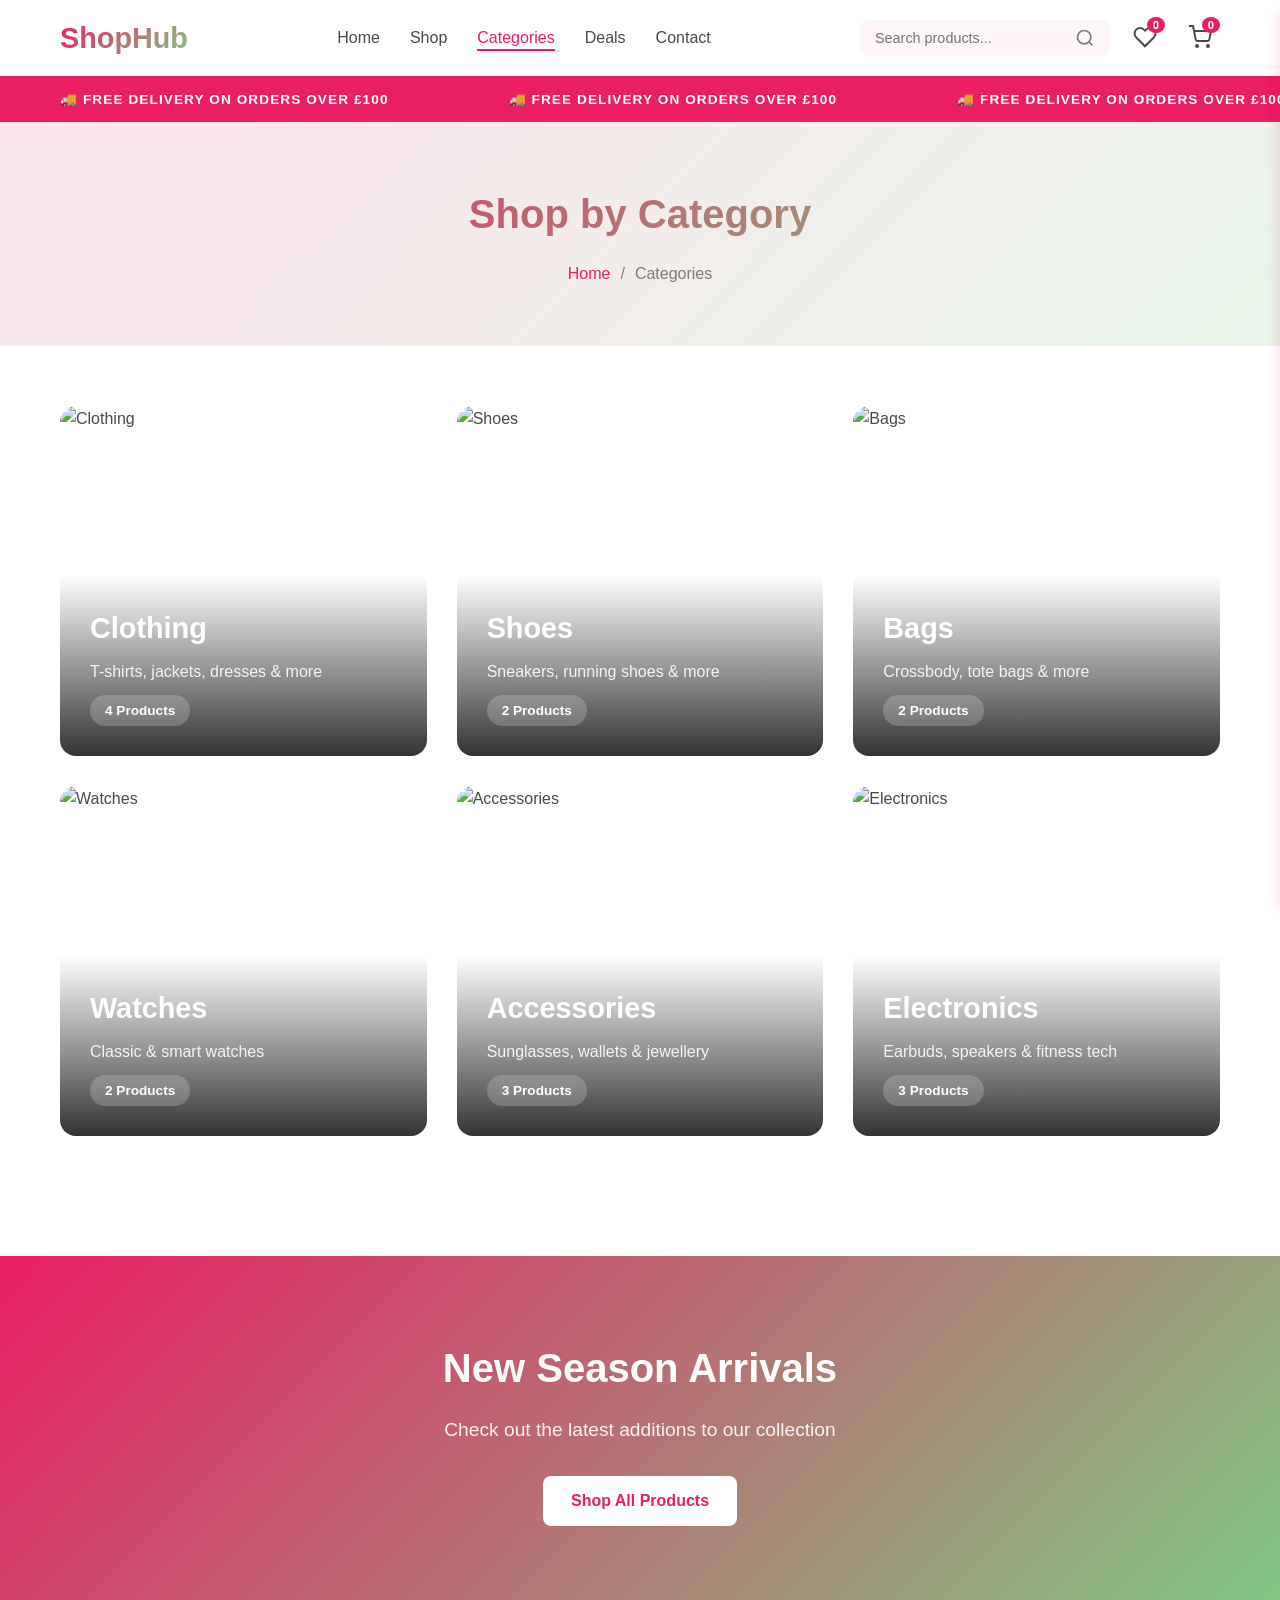
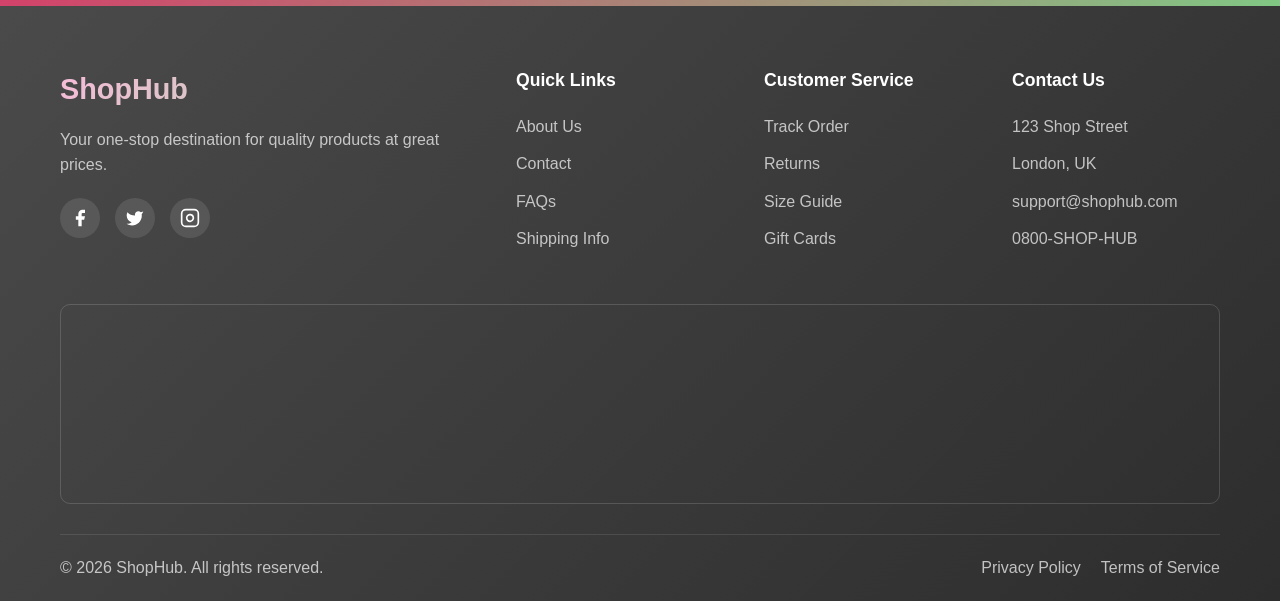
==== commit 53e2b6a3: "updated footer nap" ====
--- a/categories.html
+++ b/categories.html
@@ -2,7 +2,7 @@
 <html lang="en">
 <head>
     <meta charset="UTF-8">
-    <meta name="viewport" content="width=device-width, initial-scale=1.0">
+    <meta name="viewport" content="width=device-width, initial-scale=1.0, viewport-fit=cover">
     <title>Categories - ShopHub</title>
     <link rel="icon" type="image/svg+xml" href="favicon.svg">
     <link rel="stylesheet" href="styles.css">
@@ -225,6 +225,14 @@
                     </ul>
                 </div>
             </div>
+            <div class="footer-map">
+                <iframe
+                    src="https://www.openstreetmap.org/export/embed.html?bbox=-0.1544%2C51.5095%2C-0.1344%2C51.5195&layer=mapnik&marker=51.5145%2C-0.1444"
+                    allowfullscreen
+                    loading="lazy"
+                    title="ShopHub Store Location - London">
+                </iframe>
+            </div>
             <div class="footer-bottom">
                 <p>&copy; 2026 ShopHub. All rights reserved.</p>
                 <div class="footer-links">
--- a/styles.css
+++ b/styles.css
@@ -973,6 +973,21 @@
     color: rgba(255, 255, 255, 0.7);
 }
 
+.footer-map {
+    margin-bottom: 30px;
+    border-radius: 10px;
+    overflow: hidden;
+    height: 200px;
+    border: 1px solid rgba(255, 255, 255, 0.15);
+}
+
+.footer-map iframe {
+    width: 100%;
+    height: 100%;
+    border: 0;
+    display: block;
+}
+
 .footer-bottom {
     border-top: 1px solid rgba(255, 255, 255, 0.1);
     padding: 20px 0;
@@ -1006,6 +1021,7 @@
     right: -400px;
     width: 400px;
     height: 100vh;
+    height: 100dvh;
     background-color: var(--bg-white);
     box-shadow: var(--shadow-lg);
     z-index: 200;
@@ -1040,6 +1056,7 @@
 
 .cart-items {
     flex: 1;
+    min-height: 0;
     overflow-y: auto;
     padding: 20px;
 }
@@ -1118,7 +1135,9 @@
 }
 
 .cart-footer {
+    flex-shrink: 0;
     padding: 20px;
+    padding-bottom: max(20px, env(safe-area-inset-bottom));
     border-top: 1px solid var(--border-color);
 }
 
@@ -1156,6 +1175,7 @@
     right: -400px;
     width: 400px;
     height: 100vh;
+    height: 100dvh;
     background-color: var(--bg-white);
     box-shadow: var(--shadow-lg);
     z-index: 200;
@@ -1182,6 +1202,7 @@
 
 .favourites-items {
     flex: 1;
+    min-height: 0;
     overflow-y: auto;
     padding: 20px;
 }
@@ -1270,7 +1291,9 @@
 }
 
 .favourites-footer {
+    flex-shrink: 0;
     padding: 20px;
+    padding-bottom: max(20px, env(safe-area-inset-bottom));
     border-top: 1px solid var(--border-color);
 }
 
@@ -3809,8 +3832,8 @@
 
 .checkout-grid {
     display: grid;
-    grid-template-columns: 1.2fr 1fr;
-    gap: 40px;
+    grid-template-columns: 1.3fr 1fr;
+    gap: 48px;
     align-items: start;
 }
 
@@ -4092,14 +4115,22 @@
 /* Order Summary */
 .order-summary-wrapper {
     position: sticky;
-    top: 100px;
+    top: 88px;
 }
 
 .order-summary {
     background-color: var(--bg-white);
-    padding: 30px;
     border-radius: 16px;
     box-shadow: var(--shadow-md);
+    display: flex;
+    flex-direction: column;
+    max-height: calc(100vh - 108px);
+    overflow: hidden;
+}
+
+.order-summary-header {
+    padding: 30px 30px 0;
+    flex-shrink: 0;
 }
 
 .order-summary h2 {
@@ -4111,7 +4142,31 @@
 }
 
 .summary-items {
-    margin-bottom: 25px;
+    flex: 1;
+    min-height: 0;
+    overflow-y: auto;
+    padding: 0 30px;
+    margin-bottom: 0;
+    scrollbar-width: thin;
+    scrollbar-color: var(--border-color) transparent;
+}
+
+.summary-items::-webkit-scrollbar {
+    width: 4px;
+}
+
+.summary-items::-webkit-scrollbar-track {
+    background: transparent;
+}
+
+.summary-items::-webkit-scrollbar-thumb {
+    background-color: var(--border-color);
+    border-radius: 4px;
+}
+
+.order-summary-footer {
+    flex-shrink: 0;
+    padding: 0 30px 30px;
 }
 
 .summary-item {
@@ -4188,6 +4243,7 @@
 .discount-code {
     display: flex;
     gap: 10px;
+    margin-top: 20px;
     margin-bottom: 25px;
 }
 
@@ -4274,6 +4330,24 @@
         order: -1;
     }
 
+    .order-summary {
+        max-height: none;
+        overflow: visible;
+    }
+
+    .summary-items {
+        overflow-y: visible;
+        padding: 0 20px;
+    }
+
+    .order-summary-header {
+        padding: 20px 20px 0;
+    }
+
+    .order-summary-footer {
+        padding: 0 20px 20px;
+    }
+
     .place-order-btn {
         display: none;
     }
